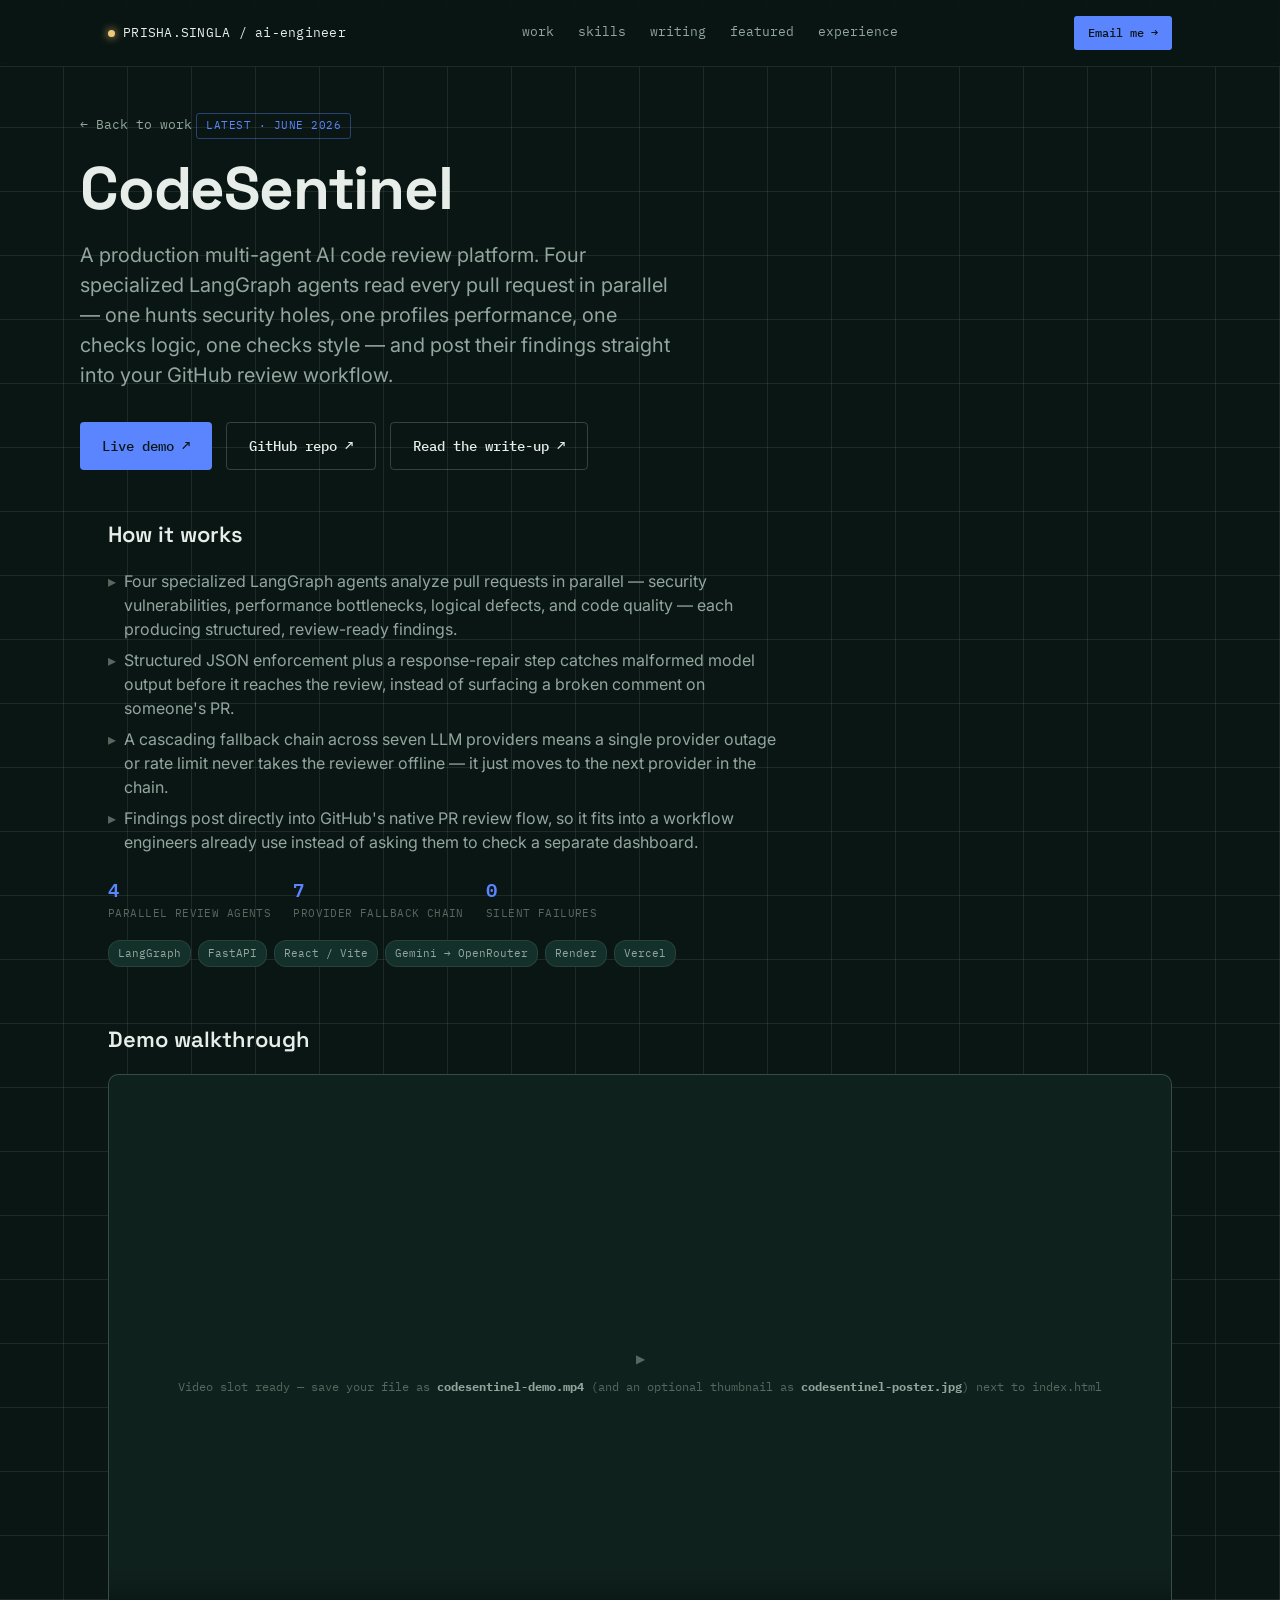
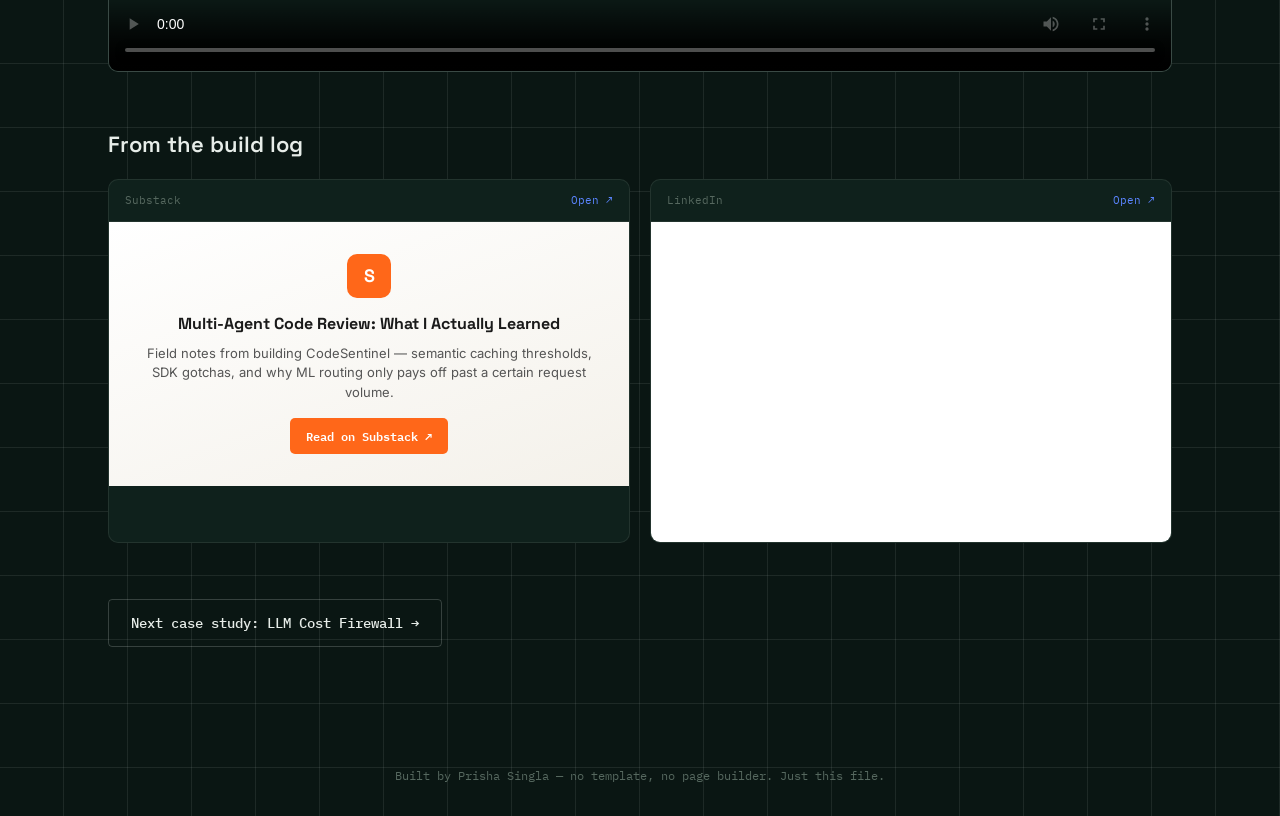
==== codesentinel.html @ a4cc4a0a "Initial portfolio" ====
<!DOCTYPE html>
<html lang="en">
<head>
<meta charset="UTF-8">
<meta name="viewport" content="width=device-width, initial-scale=1.0">
<title>CodeSentinel — Prisha Singla</title>
<link rel="preconnect" href="https://fonts.googleapis.com">
<link rel="preconnect" href="https://fonts.gstatic.com" crossorigin>
<link href="https://fonts.googleapis.com/css2?family=Space+Grotesk:wght@400;500;600;700&family=IBM+Plex+Mono:wght@400;500;600&family=Inter:wght@400;500;600&display=swap" rel="stylesheet">
<link rel="stylesheet" href="style.css">
</head>
<body class="booting">

<div id="boot">
  <div class="boot-lines">
    <div>$ booting codesentinel.sys</div>
    <div>$ mounting github · vercel · substack</div>
    <div>$ loading 4 review agents</div>
    <div class="ok">$ status: <span class="ok">ready</span> <span class="blink">▍</span></div>
  </div>
</div>

<div class="spotlight" id="spotlight"></div>

<header class="nav">
  <div class="nav-inner">
    <div class="nav-logo"><span class="dot-live"></span> PRISHA.SINGLA / ai-engineer</div>
    <nav class="nav-links">
      <a href="index.html#work">work</a>
      <a href="index.html#skills">skills</a>
      <a href="writing.html">writing</a>
      <a href="featured.html">featured</a>
      <a href="index.html#experience">experience</a>
    </nav>
    <a class="nav-cta" href="mailto:prishasingla23@gmail.com">Email me →</a>
  </div>
</header>

<div class="wrap detail-hero">
  <a class="back-link load-anim load-1" href="index.html#work">← Back to work</a>
  <span class="badge cobalt load-anim load-2" style="display:inline-block;margin-bottom:16px;">LATEST · JUNE 2026</span>
  <h1 class="hero-name load-anim load-3" style="font-size:clamp(32px,6vw,60px);">CodeSentinel</h1>
  <p class="hero-sub load-anim load-4">A production multi-agent AI code review platform. Four specialized LangGraph agents read every pull request in parallel — one hunts security holes, one profiles performance, one checks logic, one checks style — and post their findings straight into your GitHub review workflow.</p>

  <div class="detail-links load-anim load-5">
    <a class="btn btn-primary" href="https://multi-agent-code-review-iota.vercel.app/" target="_blank" rel="noopener">Live demo ↗</a>
    <a class="btn btn-ghost" href="https://github.com/prisha-singla-dev/multi-agent-code-review" target="_blank" rel="noopener">GitHub repo ↗</a>
    <a class="btn btn-ghost" href="https://shipitdebugit.substack.com/p/multi-agent-code-review-what-the" target="_blank" rel="noopener">Read the write-up ↗</a>
  </div>
</div>

<section style="border-top:none;padding-top:0;">
  <div class="wrap">

    <div class="detail-block reveal">
      <h3>How it works</h3>
      <ul class="project-desc" style="font-size:16px;">
        <li>Four specialized LangGraph agents analyze pull requests in parallel — security vulnerabilities, performance bottlenecks, logical defects, and code quality — each producing structured, review-ready findings.</li>
        <li>Structured JSON enforcement plus a response-repair step catches malformed model output before it reaches the review, instead of surfacing a broken comment on someone's PR.</li>
        <li>A cascading fallback chain across seven LLM providers means a single provider outage or rate limit never takes the reviewer offline — it just moves to the next provider in the chain.</li>
        <li>Findings post directly into GitHub's native PR review flow, so it fits into a workflow engineers already use instead of asking them to check a separate dashboard.</li>
      </ul>
      <div class="project-stats" style="margin-top:22px;">
        <div class="pstat"><span class="n cobalt">4</span><span class="l">parallel review agents</span></div>
        <div class="pstat"><span class="n cobalt">7</span><span class="l">provider fallback chain</span></div>
        <div class="pstat"><span class="n cobalt">0</span><span class="l">silent failures</span></div>
      </div>
      <div class="project-stack" style="margin-top:18px;">
        <span class="stack-pill">LangGraph</span><span class="stack-pill">FastAPI</span><span class="stack-pill">React / Vite</span><span class="stack-pill">Gemini → OpenRouter</span><span class="stack-pill">Render</span><span class="stack-pill">Vercel</span>
      </div>
    </div>

    <div class="detail-block reveal">
      <h3>Demo walkthrough</h3>
      <div class="video-frame">
        <video controls preload="metadata" poster="codesentinel-poster.jpg">
          <source src="codesentinel-demo.mp4" type="video/mp4">
        </video>
        <div class="video-placeholder" id="video-fallback" style="pointer-events:none;">
          <span>▶</span>
          <span>Video slot ready — save your file as <b style="color:var(--text-dim)">codesentinel-demo.mp4</b> (and an optional thumbnail as <b style="color:var(--text-dim)">codesentinel-poster.jpg</b>) next to index.html</span>
        </div>
      </div>
    </div>

    <div class="detail-block reveal">
      <h3>From the build log</h3>
      <div class="embed-row">
        <div class="embed-card">
          <div class="embed-card-head"><span>Substack</span><a href="https://shipitdebugit.substack.com/p/multi-agent-code-review-what-the" target="_blank" rel="noopener">Open ↗</a></div>
          <div class="embed-frame-wrap">
            <div class="substack-card">
              <div class="sc-icon">S</div>
              <h4>Multi-Agent Code Review: What I Actually Learned</h4>
              <p>Field notes from building CodeSentinel — semantic caching thresholds, SDK gotchas, and why ML routing only pays off past a certain request volume.</p>
              <a href="https://shipitdebugit.substack.com/p/multi-agent-code-review-what-the" target="_blank" rel="noopener">Read on Substack ↗</a>
            </div>
          </div>
        </div>
        <div class="embed-card">
          <div class="embed-card-head"><span>LinkedIn</span><a href="https://www.linkedin.com/posts/prisha-singla_aiengineering-opensource-buildinpublic-ugcPost-7475395235465064448-8ZG8/" target="_blank" rel="noopener">Open ↗</a></div>
          <div class="embed-frame-wrap" style="background:#fff;">
            <iframe src="https://www.linkedin.com/embed/feed/update/urn:li:ugcPost:7475395235465064448" height="320" frameborder="0" allowfullscreen loading="lazy" title="LinkedIn post"></iframe>
          </div>
        </div>
      </div>
    </div>

    <a class="btn btn-ghost reveal" href="llm-cost-firewall.html">Next case study: LLM Cost Firewall →</a>
  </div>
</section>

<footer>Built by Prisha Singla — no template, no page builder. Just this file.</footer>

<script src="site.js"></script>
<script>
  // Hide the video placeholder once a real video file loads successfully
  document.addEventListener('DOMContentLoaded', () => {
    const video = document.querySelector('.video-frame video');
    const fallback = document.getElementById('video-fallback');
    if (video) {
      video.addEventListener('loadedmetadata', () => { if (fallback) fallback.style.display = 'none'; });
      video.addEventListener('error', () => { if (fallback) fallback.style.display = 'flex'; });
    }
  });
</script>
</body>
</html>
---- style.css ----
:root{
  --ink:#0A1613;
  --panel:#0F211C;
  --panel-2:#14302A;
  --line: rgba(231,237,233,0.09);
  --line-strong: rgba(231,237,233,0.20);
  --text:#E7EDE9;
  --text-dim:#93A69E;
  --text-faint:#56685F;
  --cobalt:#5B85FF;
  --gold:#F0C879;
  --coral:#FF6B5E;
  --font-display:'Space Grotesk',sans-serif;
  --font-mono:'IBM Plex Mono',monospace;
  --font-body:'Inter',sans-serif;
}
*{margin:0;padding:0;box-sizing:border-box;}
html{scroll-behavior:smooth;}
body{
  background:var(--ink);color:var(--text);font-family:var(--font-body);line-height:1.5;overflow-x:hidden;
  background-image:linear-gradient(var(--line) 1px, transparent 1px), linear-gradient(90deg, var(--line) 1px, transparent 1px);
  background-size:64px 64px;background-position:-1px -1px;
}
body.booting{overflow:hidden;height:100vh;}
@media (prefers-reduced-motion: reduce){
  *{animation-duration:0.01ms !important; animation-iteration-count:1 !important; transition-duration:0.01ms !important; scroll-behavior:auto !important;}
  .spotlight{display:none !important;}
}
a{color:inherit;text-decoration:none;}
::selection{background:var(--cobalt);color:var(--ink);}
:focus-visible{outline:2px solid var(--cobalt);outline-offset:3px;}
img{max-width:100%;display:block;}
ul{list-style:none;}

.wrap{max-width:1120px;margin:0 auto;padding:0 28px;}

/* ---------- BOOT OVERLAY ---------- */
#boot{
  position:fixed;inset:0;z-index:1000;background:var(--ink);
  display:flex;align-items:center;justify-content:center;
  transition:opacity 0.5s ease, visibility 0.5s ease;
}
#boot.hide{opacity:0;visibility:hidden;pointer-events:none;}
.boot-lines{font-family:var(--font-mono);font-size:13px;color:var(--text-dim);width:340px;}
.boot-lines div{opacity:0;white-space:nowrap;overflow:hidden;animation:bootline 0.4s ease forwards;}
.boot-lines div:nth-child(1){animation-delay:0.05s;}
.boot-lines div:nth-child(2){animation-delay:0.35s;}
.boot-lines div:nth-child(3){animation-delay:0.65s;}
.boot-lines div:nth-child(4){animation-delay:0.95s;color:var(--cobalt);}
@keyframes bootline{from{opacity:0;transform:translateX(-6px);}to{opacity:1;transform:translateX(0);}}
.boot-lines .ok{color:var(--gold);}

/* ---------- CURSOR SPOTLIGHT ---------- */
.spotlight{
  position:fixed;top:0;left:0;width:520px;height:520px;pointer-events:none;z-index:1;
  background:radial-gradient(circle, rgba(91,133,255,0.07), rgba(240,200,121,0.03) 45%, transparent 70%);
  transform:translate(-50%,-50%);opacity:0;transition:opacity 0.4s ease;
}
.spotlight.active{opacity:1;}

/* ---------- LOAD-IN ---------- */
@keyframes fadeUp{from{opacity:0;transform:translateY(16px);}to{opacity:1;transform:translateY(0);}}
.load-anim{opacity:0;}
.load-anim.go{animation:fadeUp 0.7s cubic-bezier(.16,.84,.44,1) forwards;}
.load-1.go{animation-delay:0.05s;} .load-2.go{animation-delay:0.15s;} .load-3.go{animation-delay:0.28s;}
.load-4.go{animation-delay:0.4s;} .load-5.go{animation-delay:0.52s;} .load-6.go{animation-delay:0.64s;}

/* ---------- NAV ---------- */
header.nav{position:sticky;top:0;z-index:100;backdrop-filter:blur(12px);background:rgba(10,22,19,0.85);border-bottom:1px solid var(--line);}
.nav-inner{display:flex;align-items:center;justify-content:space-between;padding:16px 28px;max-width:1120px;margin:0 auto;}
.nav-logo{font-family:var(--font-mono);font-size:13px;letter-spacing:0.02em;display:flex;align-items:center;gap:8px;}
.dot-live{width:7px;height:7px;border-radius:50%;background:var(--gold);box-shadow:0 0 8px var(--gold);animation:pulse 2s ease-in-out infinite;}
@keyframes pulse{0%,100%{opacity:1;}50%{opacity:0.35;}}
.nav-links{display:flex;gap:24px;font-family:var(--font-mono);font-size:12.5px;color:var(--text-dim);}
.nav-links a{position:relative;padding-bottom:3px;transition:color 0.2s ease;}
.nav-links a::after{content:'';position:absolute;left:0;bottom:0;width:0;height:1px;background:var(--cobalt);transition:width 0.25s ease;}
.nav-links a:hover{color:var(--cobalt);}
.nav-links a:hover::after{width:100%;}
.nav-links a.active{color:var(--gold);}
.nav-cta{font-family:var(--font-mono);font-size:12px;background:var(--cobalt);color:var(--ink);padding:8px 14px;border-radius:3px;white-space:nowrap;transition:transform 0.15s ease, box-shadow 0.15s ease;font-weight:500;}
.nav-cta:hover{transform:translateY(-1px);box-shadow:0 6px 16px rgba(91,133,255,0.25);}
@media (max-width:820px){.nav-links{display:none;}}

section[id]{scroll-margin-top:84px;}

/* ---------- HERO ---------- */
.hero{padding:56px 0 40px;}
.hero-columns{display:grid;grid-template-columns:1fr 320px;gap:48px;align-items:start;}
@media (max-width:900px){.hero-columns{grid-template-columns:1fr;}}

.status-bar{display:flex;flex-wrap:wrap;gap:10px;margin-bottom:30px;}
.status-chip{font-family:var(--font-mono);font-size:11.5px;color:var(--text-dim);border:1px solid var(--line);padding:6px 10px;border-radius:3px;display:flex;align-items:center;gap:7px;background:var(--panel);}
.status-chip .dot{width:6px;height:6px;border-radius:50%;background:var(--gold);}
.status-chip.open .dot{background:var(--gold);box-shadow:0 0 6px var(--gold);}

.eyebrow{font-family:var(--font-mono);font-size:12.5px;color:var(--cobalt);letter-spacing:0.08em;margin-bottom:18px;display:block;}
h1.hero-name{font-family:var(--font-display);font-weight:700;font-size:clamp(34px, 6vw, 66px);line-height:1.03;letter-spacing:-0.02em;margin-bottom:20px;}
h1.hero-name span{color:var(--text-dim);font-weight:500;}
.hero-sub{font-size:clamp(16px,2.4vw,20px);color:var(--text-dim);max-width:600px;margin-bottom:32px;font-weight:400;}
.hero-sub b{color:var(--text);font-weight:600;}

.hero-cta-row{display:flex;flex-wrap:wrap;gap:14px;margin-bottom:56px;}
.btn{font-family:var(--font-mono);font-size:13.5px;font-weight:500;padding:13px 22px;border-radius:4px;display:inline-flex;align-items:center;gap:8px;transition:transform 0.15s ease, box-shadow 0.15s ease;}
.btn-primary{background:var(--cobalt);color:var(--ink);}
.btn-primary:hover{transform:translateY(-2px);box-shadow:0 8px 20px rgba(91,133,255,0.25);}
.btn-ghost{border:1px solid var(--line-strong);color:var(--text);}
.btn-ghost:hover{border-color:var(--gold);color:var(--gold);transform:translateY(-2px);}
.btn-sm{font-size:12px;padding:9px 15px;}

/* ---------- PHOTO PANEL ---------- */
.photo-panel{
  position:relative;border:1px solid var(--line-strong);border-radius:12px;overflow:hidden;
  background:linear-gradient(160deg, var(--panel-2), var(--panel));aspect-ratio:3/4;
}
.photo-panel img{width:100%;height:100%;object-fit:cover;}
.photo-fallback{position:absolute;inset:0;display:flex;flex-direction:column;align-items:center;justify-content:center;gap:10px;}
.photo-fallback .mono{font-family:var(--font-display);font-weight:700;font-size:52px;color:var(--cobalt);opacity:0.5;}
.photo-fallback .hint{font-family:var(--font-mono);font-size:10.5px;color:var(--text-faint);text-align:center;padding:0 20px;}
.photo-panel.has-photo .photo-fallback{display:none;}
.photo-tag{
  position:absolute;left:0;right:0;bottom:0;padding:12px 16px;
  background:linear-gradient(0deg, rgba(10,22,19,0.92), transparent);
  font-family:var(--font-mono);font-size:11px;color:var(--text-dim);display:flex;align-items:center;justify-content:space-between;
}
.photo-tag .live-dot{width:6px;height:6px;border-radius:50%;background:var(--gold);box-shadow:0 0 6px var(--gold);animation:pulse 2s ease-in-out infinite;}

/* ---------- DASHBOARD PANEL ---------- */
.dash{border:1px solid var(--line-strong);border-radius:8px;background:linear-gradient(180deg, var(--panel), var(--panel-2));overflow:hidden;box-shadow:0 30px 60px -30px rgba(0,0,0,0.6);position:relative;}
.dash::after{content:'';position:absolute;top:0;left:-30%;width:22%;height:100%;background:linear-gradient(90deg, transparent, rgba(91,133,255,0.07), transparent);animation:scan 5s ease-in-out infinite;pointer-events:none;}
@keyframes scan{0%{left:-30%;}50%{left:108%;}100%{left:108%;}}
.dash-head{display:flex;align-items:center;justify-content:space-between;padding:12px 18px;border-bottom:1px solid var(--line);font-family:var(--font-mono);font-size:11.5px;color:var(--text-faint);}
.dash-head .clock{color:var(--gold);}
.dash-head .blink{animation:pulse 1s steps(1) infinite;}
.dash-grid{display:grid;grid-template-columns:repeat(4,1fr);}
.metric{padding:24px 20px;border-right:1px solid var(--line);border-top:1px solid var(--line);transition:background 0.25s ease;}
.metric:hover{background:rgba(91,133,255,0.04);}
.metric:nth-child(4n){border-right:none;}
.metric-label{font-family:var(--font-mono);font-size:10.5px;color:var(--text-faint);letter-spacing:0.05em;text-transform:uppercase;margin-bottom:10px;}
.metric-val{font-family:var(--font-display);font-weight:700;font-size:clamp(24px,3.2vw,34px);color:var(--cobalt);}
.metric-val.gold{color:var(--gold);}
.metric-sub{font-family:var(--font-mono);font-size:11px;color:var(--text-dim);margin-top:6px;}
@media (max-width:720px){
  .dash-grid{grid-template-columns:repeat(2,1fr);}
  .metric:nth-child(2n){border-right:none;}
  .metric:nth-child(4n){border-right:1px solid var(--line);}
}

/* ---------- SECTION SHELL ---------- */
section{padding:88px 0;border-top:1px solid var(--line);}
.sec-head{display:flex;align-items:baseline;justify-content:space-between;margin-bottom:44px;flex-wrap:wrap;gap:12px;}
.sec-label{font-family:var(--font-mono);font-size:12px;color:var(--cobalt);letter-spacing:0.1em;text-transform:uppercase;display:flex;align-items:center;gap:9px;}
.sec-label::before{content:'';width:16px;height:1px;background:var(--cobalt);display:inline-block;}
.sec-title{font-family:var(--font-display);font-weight:600;font-size:clamp(26px,4vw,38px);letter-spacing:-0.01em;}
.sec-count{font-family:var(--font-mono);font-size:12px;color:var(--text-faint);}

/* ---------- ABOUT ---------- */
.about-body{max-width:760px;font-size:17px;color:var(--text-dim);}
.about-body p{margin-bottom:18px;}
.about-body b{color:var(--text);font-weight:600;}
.about-body .accent{color:var(--gold);}

/* ---------- SKILLS ---------- */
.skill-grid{display:grid;grid-template-columns:repeat(3,1fr);gap:1px;background:var(--line);border:1px solid var(--line);border-radius:8px;overflow:hidden;}
.skill-cat{background:var(--panel);padding:24px;}
.skill-cat h4{font-family:var(--font-mono);font-size:11.5px;color:var(--text-faint);text-transform:uppercase;letter-spacing:0.06em;margin-bottom:15px;}
.tag-row{display:flex;flex-wrap:wrap;gap:7px;}
.tag{font-family:var(--font-mono);font-size:12px;padding:5px 10px;border:1px solid var(--line-strong);border-radius:3px;color:var(--text);transition:all 0.18s ease;}
.tag:hover{border-color:var(--gold);color:var(--gold);transform:translateY(-2px);background:rgba(240,200,121,0.06);}
@media (max-width:900px){.skill-grid{grid-template-columns:repeat(2,1fr);}}
@media (max-width:600px){.skill-grid{grid-template-columns:1fr;}}

/* ---------- PROJECT CARDS (clickable → detail page) ---------- */
.project{display:block;border:1px solid var(--line);border-radius:8px;margin-bottom:22px;background:var(--panel);overflow:hidden;transition:border-color 0.25s ease, transform 0.25s ease, box-shadow 0.25s ease;cursor:pointer;}
.project:hover{border-color:var(--line-strong);transform:translateY(-3px);box-shadow:0 16px 32px -18px rgba(0,0,0,0.5);}
.project.hi-cobalt{border-color:rgba(91,133,255,0.35);}
.project.hi-cobalt:hover{box-shadow:0 16px 32px -18px rgba(91,133,255,0.18);}
.project.hi-gold{border-color:rgba(240,200,121,0.35);}
.project.hi-gold:hover{box-shadow:0 16px 32px -18px rgba(240,200,121,0.15);}
.project-top{padding:28px 28px 22px;}
.project-head{display:flex;align-items:flex-start;justify-content:space-between;gap:16px;margin-bottom:6px;flex-wrap:wrap;}
.project-name{font-family:var(--font-display);font-weight:700;font-size:22px;}
.project-date{font-family:var(--font-mono);font-size:11px;color:var(--text-faint);margin-bottom:14px;}
.badge{font-family:var(--font-mono);font-size:10.5px;padding:4px 9px;border-radius:3px;letter-spacing:0.05em;white-space:nowrap;}
.badge.cobalt{color:var(--cobalt);border:1px solid rgba(91,133,255,0.4);}
.badge.gold{color:var(--gold);border:1px solid rgba(240,200,121,0.4);}
.project-desc{color:var(--text-dim);font-size:15px;max-width:680px;margin-bottom:18px;}
.project-desc li{margin-bottom:7px;position:relative;padding-left:16px;}
.project-desc li::before{content:'▸';position:absolute;left:0;color:var(--text-faint);}
.project-stats{display:flex;flex-wrap:wrap;gap:22px;margin-bottom:18px;}
.pstat{font-family:var(--font-mono);}
.pstat .n{font-size:19px;font-weight:600;}
.pstat .n.cobalt{color:var(--cobalt);}
.pstat .n.gold{color:var(--gold);}
.pstat .l{color:var(--text-faint);font-size:10.5px;text-transform:uppercase;letter-spacing:0.04em;display:block;margin-top:2px;}
.project-stack{display:flex;flex-wrap:wrap;gap:7px;margin-bottom:18px;}
.stack-pill{font-family:var(--font-mono);font-size:11px;color:var(--text-dim);background:var(--panel-2);border:1px solid var(--line);padding:4px 9px;border-radius:12px;}
.project-cta{font-family:var(--font-mono);font-size:12.5px;color:var(--cobalt);display:inline-flex;align-items:center;gap:6px;}
.project:hover .project-cta{color:var(--gold);}

/* ---------- PROJECT DETAIL PAGE ---------- */
.detail-hero{padding:44px 0 40px;}
.back-link{font-family:var(--font-mono);font-size:12.5px;color:var(--text-dim);display:inline-flex;align-items:center;gap:6px;margin-bottom:24px;}
.back-link:hover{color:var(--cobalt);}
.detail-links{display:flex;flex-wrap:wrap;gap:14px;margin:28px 0 8px;}
.detail-block{margin-bottom:56px;}
.detail-block h3{font-family:var(--font-display);font-weight:600;font-size:22px;margin-bottom:18px;}
.video-frame{border:1px solid var(--line-strong);border-radius:10px;overflow:hidden;background:var(--panel);aspect-ratio:16/9;position:relative;}
.video-frame video{width:100%;height:100%;object-fit:cover;}
.video-placeholder{position:absolute;inset:0;display:flex;flex-direction:column;align-items:center;justify-content:center;gap:10px;font-family:var(--font-mono);font-size:12px;color:var(--text-faint);text-align:center;padding:0 24px;}
.embed-row{display:grid;grid-template-columns:1fr 1fr;gap:20px;}
@media (max-width:800px){.embed-row{grid-template-columns:1fr;}}
.embed-card{border:1px solid var(--line);border-radius:10px;overflow:hidden;background:var(--panel);}
.embed-card-head{padding:12px 16px;border-bottom:1px solid var(--line);font-family:var(--font-mono);font-size:11px;color:var(--text-faint);display:flex;align-items:center;justify-content:space-between;}
.embed-card-head a{color:var(--cobalt);}
.embed-frame-wrap{background:#fff;}
.embed-frame-wrap iframe{width:100%;border:none;display:block;}
.substack-card{padding:32px 24px;text-align:center;background:linear-gradient(160deg,#fff,#f4f1ea);color:#1a1a1a;}
.substack-card .sc-icon{width:44px;height:44px;border-radius:10px;background:#FF6719;color:#fff;display:flex;align-items:center;justify-content:center;font-family:var(--font-display);font-weight:700;font-size:18px;margin:0 auto 14px;}
.substack-card h4{font-family:var(--font-display);font-weight:700;font-size:16px;margin-bottom:8px;}
.substack-card p{font-family:var(--font-body);font-size:13px;color:#555;margin-bottom:16px;line-height:1.5;}
.substack-card a{display:inline-block;font-family:var(--font-mono);font-size:12px;font-weight:600;background:#FF6719;color:#fff;padding:9px 16px;border-radius:5px;}

/* ---------- WRITING / NEWSLETTER ---------- */
.writing-grid{display:grid;grid-template-columns:1fr 1fr;gap:20px;}
@media (max-width:800px){.writing-grid{grid-template-columns:1fr;}}
.writing-card{border:1px solid var(--line);border-radius:10px;overflow:hidden;background:var(--panel);transition:border-color 0.2s ease, transform 0.2s ease;}
.writing-card:hover{border-color:var(--line-strong);transform:translateY(-3px);}
.writing-card-head{padding:12px 16px;border-bottom:1px solid var(--line);font-family:var(--font-mono);font-size:10.5px;letter-spacing:0.06em;text-transform:uppercase;color:var(--gold);}

/* ---------- LINKEDIN HIGHLIGHTS ---------- */
.li-scroll{display:flex;gap:18px;overflow-x:auto;padding-bottom:14px;scroll-snap-type:x proximity;-webkit-overflow-scrolling:touch;}
.li-scroll::-webkit-scrollbar{height:6px;}
.li-scroll::-webkit-scrollbar-thumb{background:var(--line-strong);border-radius:3px;}
.li-card{flex:0 0 320px;scroll-snap-align:start;border:1px solid var(--line);border-radius:10px;overflow:hidden;background:#fff;}

/* ---------- GITHUB ACTIVITY (self-built) ---------- */
.gh-summary{font-family:var(--font-mono);font-size:12px;color:var(--text-dim);margin-bottom:18px;}
.gh-summary b{color:var(--gold);}
.gh-chart-wrap{border:1px solid var(--line);border-radius:8px;background:var(--panel);padding:20px;overflow-x:auto;margin-bottom:16px;}
.gh-stats-grid{display:grid;grid-template-columns:1fr 1fr;gap:16px;}
@media (max-width:700px){.gh-stats-grid{grid-template-columns:1fr;}}
.gh-card{border:1px solid var(--line);border-radius:8px;background:var(--panel);padding:22px;}
.gh-card h5{font-family:var(--font-mono);font-size:11px;color:var(--text-faint);text-transform:uppercase;letter-spacing:0.06em;margin-bottom:16px;}
.gh-stat-row{display:flex;justify-content:space-between;align-items:center;padding:9px 0;border-top:1px solid var(--line);font-family:var(--font-mono);font-size:13px;}
.gh-stat-row:first-of-type{border-top:none;}
.gh-stat-row .n{color:var(--cobalt);font-weight:600;}
.lang-bar-row{margin-bottom:12px;}
.lang-bar-label{display:flex;justify-content:space-between;font-family:var(--font-mono);font-size:11.5px;color:var(--text-dim);margin-bottom:5px;}
.lang-bar-track{height:6px;background:var(--panel-2);border-radius:3px;overflow:hidden;}
.lang-bar-fill{height:100%;background:var(--cobalt);border-radius:3px;transition:width 1s cubic-bezier(.16,.84,.44,1);}

/* ---------- EXPERIENCE ---------- */
.exp-item{display:grid;grid-template-columns:150px 1fr;gap:24px;padding:26px 0;border-top:1px solid var(--line);}
.exp-item:first-child{border-top:none;}
.exp-date{font-family:var(--font-mono);font-size:12px;color:var(--text-faint);padding-top:3px;}
.exp-role{font-family:var(--font-display);font-weight:600;font-size:19px;margin-bottom:4px;}
.exp-org{font-family:var(--font-mono);font-size:13px;color:var(--gold);margin-bottom:12px;}
.exp-list{color:var(--text-dim);font-size:15px;}
.exp-list li{margin-bottom:7px;position:relative;padding-left:16px;}
.exp-list li::before{content:'▸';position:absolute;left:0;color:var(--text-faint);}

/* ---------- CERTS ---------- */
.cert-row{display:flex;flex-wrap:wrap;gap:14px;}
.cert{border:1px solid var(--line);border-radius:6px;padding:14px 18px;background:var(--panel);flex:1 1 220px;transition:border-color 0.2s ease, transform 0.2s ease;display:flex;align-items:center;gap:14px;}
.cert:hover{border-color:var(--gold);transform:translateY(-2px);}
.cert-logo{width:38px;height:38px;border-radius:6px;background:var(--panel-2);flex-shrink:0;display:flex;align-items:center;justify-content:center;font-family:var(--font-mono);font-size:10px;color:var(--text-faint);overflow:hidden;}
.cert-logo img{width:100%;height:100%;object-fit:contain;}
.cert-name{font-family:var(--font-display);font-weight:600;font-size:15px;margin-bottom:3px;}
.cert-issuer{font-family:var(--font-mono);font-size:11px;color:var(--text-faint);}

/* ---------- CONTACT / FOOTER ---------- */
.contact-panel{border:1px solid var(--line-strong);border-radius:10px;background:linear-gradient(135deg, var(--panel), var(--panel-2));padding:56px 44px;text-align:center;}
.contact-panel h2{font-family:var(--font-display);font-weight:700;font-size:clamp(28px,4.5vw,42px);margin-bottom:14px;}
.contact-panel p{color:var(--text-dim);max-width:520px;margin:0 auto 32px;font-size:16px;}
.contact-links{display:flex;flex-wrap:wrap;justify-content:center;gap:14px;}
footer{padding:32px 0;text-align:center;font-family:var(--font-mono);font-size:11.5px;color:var(--text-faint);}
@media (max-width:600px){.contact-panel{padding:40px 22px;}.exp-item{grid-template-columns:1fr;gap:6px;}}

/* ---------- REVEAL ---------- */
.reveal{opacity:0;transform:translateY(22px);transition:opacity 0.7s cubic-bezier(.16,.84,.44,1), transform 0.7s cubic-bezier(.16,.84,.44,1);}
.reveal.in{opacity:1;transform:translateY(0);}
.reveal-stagger.in > *{opacity:1;transform:translateY(0);}
.reveal-stagger > *{opacity:0;transform:translateY(16px);transition:opacity 0.5s ease, transform 0.5s ease;}
.reveal-stagger.in > *:nth-child(1){transition-delay:0.05s;} .reveal-stagger.in > *:nth-child(2){transition-delay:0.12s;}
.reveal-stagger.in > *:nth-child(3){transition-delay:0.19s;} .reveal-stagger.in > *:nth-child(4){transition-delay:0.26s;}
.reveal-stagger.in > *:nth-child(5){transition-delay:0.33s;}
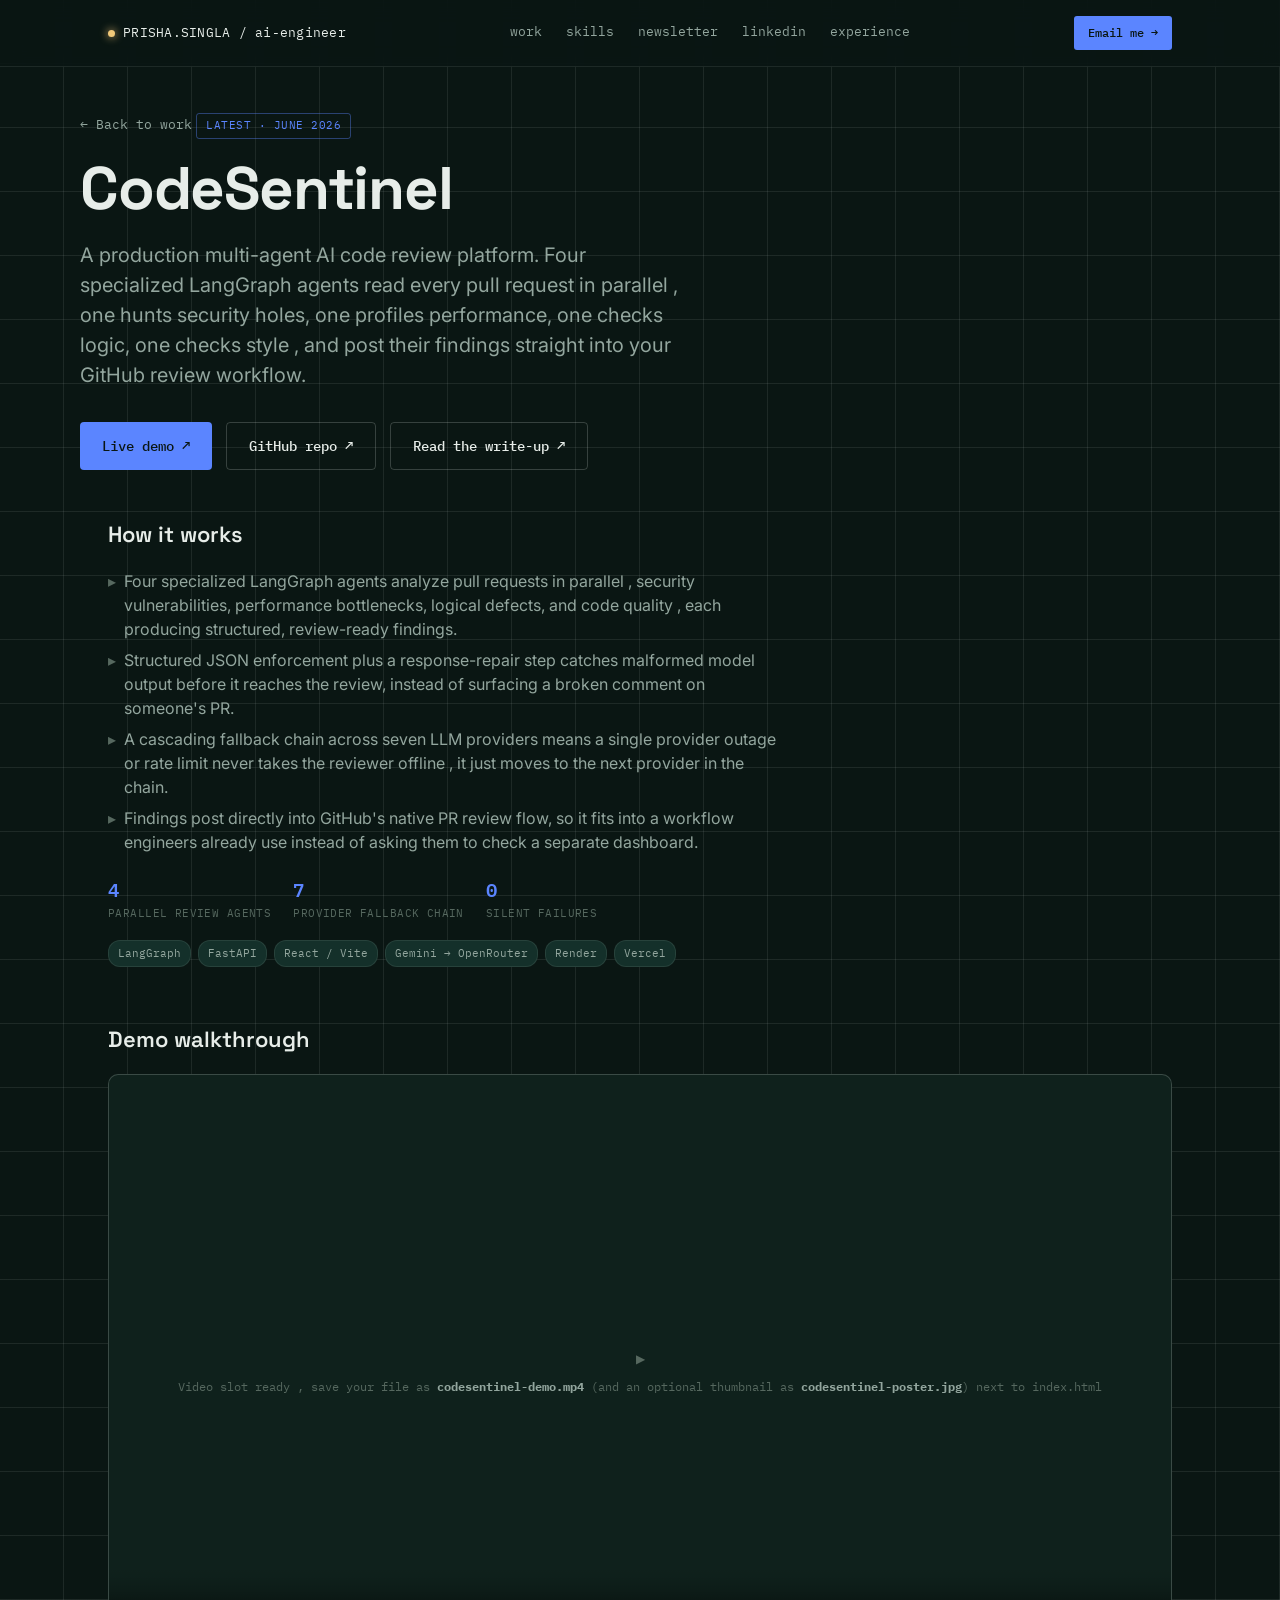
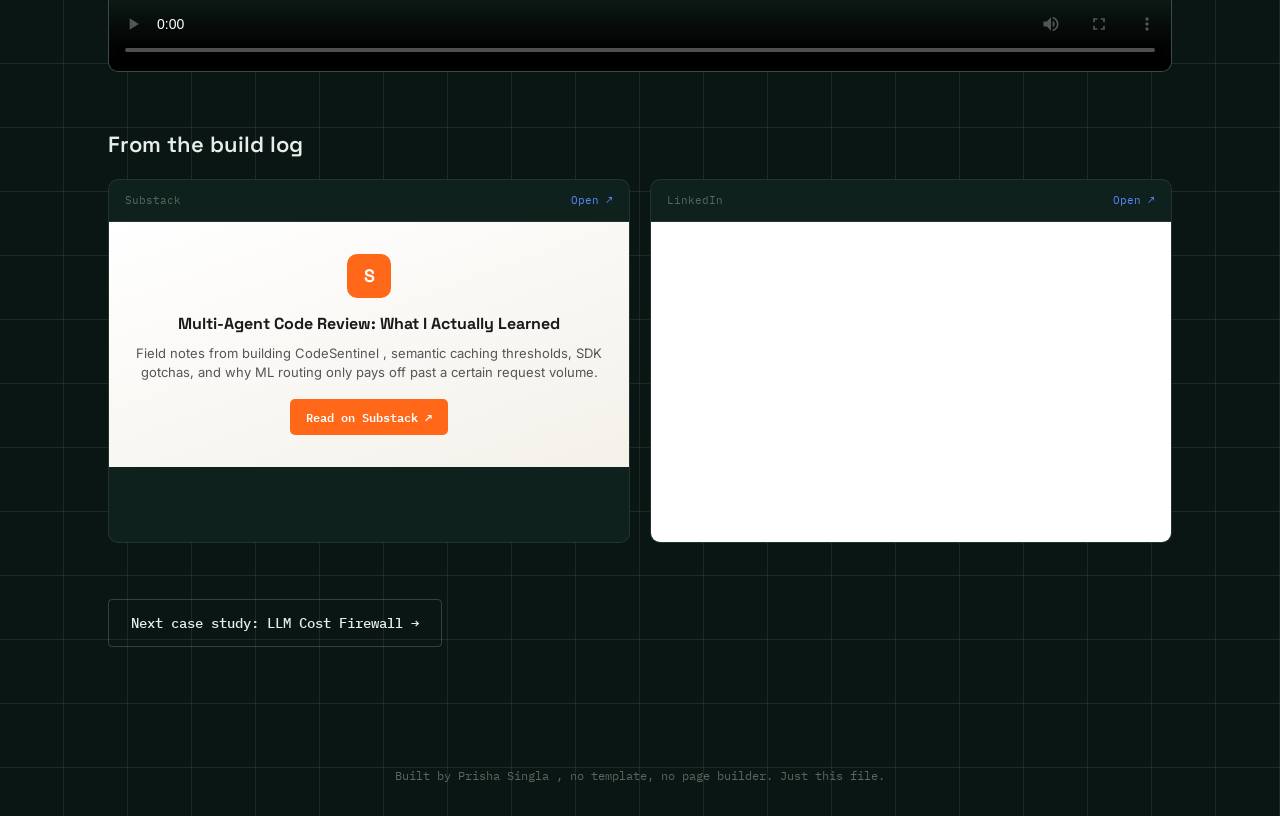
==== commit 36c962ac: "feat: updates all the files" ====
--- a/codesentinel.html
+++ b/codesentinel.html
@@ -3,7 +3,7 @@
 <head>
 <meta charset="UTF-8">
 <meta name="viewport" content="width=device-width, initial-scale=1.0">
-<title>CodeSentinel — Prisha Singla</title>
+<title>CodeSentinel , Prisha Singla</title>
 <link rel="preconnect" href="https://fonts.googleapis.com">
 <link rel="preconnect" href="https://fonts.gstatic.com" crossorigin>
 <link href="https://fonts.googleapis.com/css2?family=Space+Grotesk:wght@400;500;600;700&family=IBM+Plex+Mono:wght@400;500;600&family=Inter:wght@400;500;600&display=swap" rel="stylesheet">
@@ -28,8 +28,8 @@
     <nav class="nav-links">
       <a href="index.html#work">work</a>
       <a href="index.html#skills">skills</a>
-      <a href="writing.html">writing</a>
-      <a href="featured.html">featured</a>
+      <a href="newsletter.html">newsletter</a>
+      <a href="linkedin.html">linkedin</a>
       <a href="index.html#experience">experience</a>
     </nav>
     <a class="nav-cta" href="mailto:prishasingla23@gmail.com">Email me →</a>
@@ -40,7 +40,7 @@
   <a class="back-link load-anim load-1" href="index.html#work">← Back to work</a>
   <span class="badge cobalt load-anim load-2" style="display:inline-block;margin-bottom:16px;">LATEST · JUNE 2026</span>
   <h1 class="hero-name load-anim load-3" style="font-size:clamp(32px,6vw,60px);">CodeSentinel</h1>
-  <p class="hero-sub load-anim load-4">A production multi-agent AI code review platform. Four specialized LangGraph agents read every pull request in parallel — one hunts security holes, one profiles performance, one checks logic, one checks style — and post their findings straight into your GitHub review workflow.</p>
+  <p class="hero-sub load-anim load-4">A production multi-agent AI code review platform. Four specialized LangGraph agents read every pull request in parallel , one hunts security holes, one profiles performance, one checks logic, one checks style , and post their findings straight into your GitHub review workflow.</p>
 
   <div class="detail-links load-anim load-5">
     <a class="btn btn-primary" href="https://multi-agent-code-review-iota.vercel.app/" target="_blank" rel="noopener">Live demo ↗</a>
@@ -55,9 +55,9 @@
     <div class="detail-block reveal">
       <h3>How it works</h3>
       <ul class="project-desc" style="font-size:16px;">
-        <li>Four specialized LangGraph agents analyze pull requests in parallel — security vulnerabilities, performance bottlenecks, logical defects, and code quality — each producing structured, review-ready findings.</li>
+        <li>Four specialized LangGraph agents analyze pull requests in parallel , security vulnerabilities, performance bottlenecks, logical defects, and code quality , each producing structured, review-ready findings.</li>
         <li>Structured JSON enforcement plus a response-repair step catches malformed model output before it reaches the review, instead of surfacing a broken comment on someone's PR.</li>
-        <li>A cascading fallback chain across seven LLM providers means a single provider outage or rate limit never takes the reviewer offline — it just moves to the next provider in the chain.</li>
+        <li>A cascading fallback chain across seven LLM providers means a single provider outage or rate limit never takes the reviewer offline , it just moves to the next provider in the chain.</li>
         <li>Findings post directly into GitHub's native PR review flow, so it fits into a workflow engineers already use instead of asking them to check a separate dashboard.</li>
       </ul>
       <div class="project-stats" style="margin-top:22px;">
@@ -78,7 +78,7 @@
         </video>
         <div class="video-placeholder" id="video-fallback" style="pointer-events:none;">
           <span>▶</span>
-          <span>Video slot ready — save your file as <b style="color:var(--text-dim)">codesentinel-demo.mp4</b> (and an optional thumbnail as <b style="color:var(--text-dim)">codesentinel-poster.jpg</b>) next to index.html</span>
+          <span>Video slot ready , save your file as <b style="color:var(--text-dim)">codesentinel-demo.mp4</b> (and an optional thumbnail as <b style="color:var(--text-dim)">codesentinel-poster.jpg</b>) next to index.html</span>
         </div>
       </div>
     </div>
@@ -92,7 +92,7 @@
             <div class="substack-card">
               <div class="sc-icon">S</div>
               <h4>Multi-Agent Code Review: What I Actually Learned</h4>
-              <p>Field notes from building CodeSentinel — semantic caching thresholds, SDK gotchas, and why ML routing only pays off past a certain request volume.</p>
+              <p>Field notes from building CodeSentinel , semantic caching thresholds, SDK gotchas, and why ML routing only pays off past a certain request volume.</p>
               <a href="https://shipitdebugit.substack.com/p/multi-agent-code-review-what-the" target="_blank" rel="noopener">Read on Substack ↗</a>
             </div>
           </div>
@@ -110,7 +110,7 @@
   </div>
 </section>
 
-<footer>Built by Prisha Singla — no template, no page builder. Just this file.</footer>
+<footer>Built by Prisha Singla , no template, no page builder. Just this file.</footer>
 
 <script src="site.js"></script>
 <script>
--- a/style.css
+++ b/style.css
@@ -260,13 +260,16 @@
 .exp-list li::before{content:'▸';position:absolute;left:0;color:var(--text-faint);}
 
 /* ---------- CERTS ---------- */
-.cert-row{display:flex;flex-wrap:wrap;gap:14px;}
-.cert{border:1px solid var(--line);border-radius:6px;padding:14px 18px;background:var(--panel);flex:1 1 220px;transition:border-color 0.2s ease, transform 0.2s ease;display:flex;align-items:center;gap:14px;}
-.cert:hover{border-color:var(--gold);transform:translateY(-2px);}
-.cert-logo{width:38px;height:38px;border-radius:6px;background:var(--panel-2);flex-shrink:0;display:flex;align-items:center;justify-content:center;font-family:var(--font-mono);font-size:10px;color:var(--text-faint);overflow:hidden;}
-.cert-logo img{width:100%;height:100%;object-fit:contain;}
-.cert-name{font-family:var(--font-display);font-weight:600;font-size:15px;margin-bottom:3px;}
+.cert-grid{display:grid;grid-template-columns:repeat(3,1fr);gap:16px;}
+.cert{border:1px solid var(--line);border-radius:8px;background:var(--panel);overflow:hidden;transition:border-color 0.2s ease, transform 0.2s ease;}
+.cert:hover{border-color:var(--gold);transform:translateY(-3px);}
+.cert-img-wrap{width:100%;aspect-ratio:16/10;background:#fff;display:flex;align-items:center;justify-content:center;overflow:hidden;border-bottom:1px solid var(--line);}
+.cert-img-wrap img{width:100%;height:100%;object-fit:contain;}
+.cert-body{padding:16px 18px;}
+.cert-name{font-family:var(--font-display);font-weight:600;font-size:15.5px;margin-bottom:3px;}
 .cert-issuer{font-family:var(--font-mono);font-size:11px;color:var(--text-faint);}
+@media (max-width:900px){.cert-grid{grid-template-columns:repeat(2,1fr);}}
+@media (max-width:600px){.cert-grid{grid-template-columns:1fr;}}
 
 /* ---------- CONTACT / FOOTER ---------- */
 .contact-panel{border:1px solid var(--line-strong);border-radius:10px;background:linear-gradient(135deg, var(--panel), var(--panel-2));padding:56px 44px;text-align:center;}
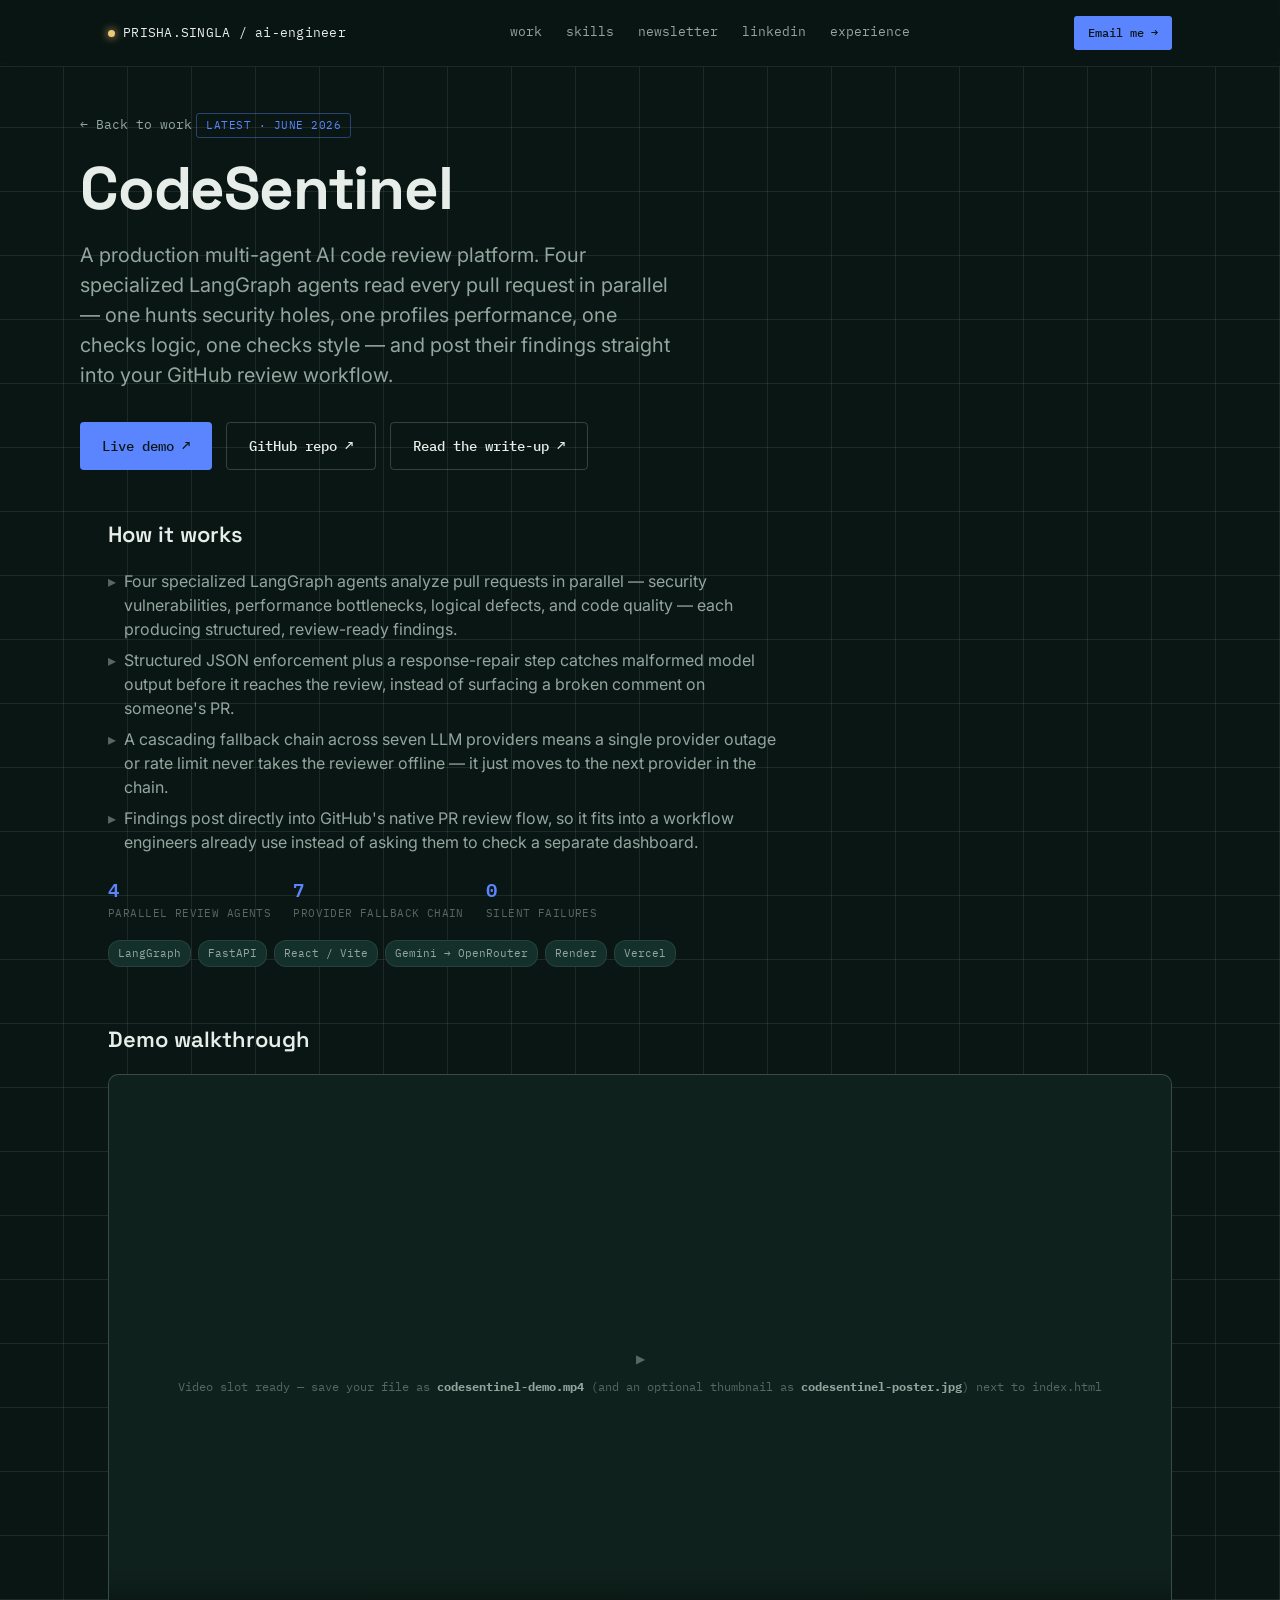
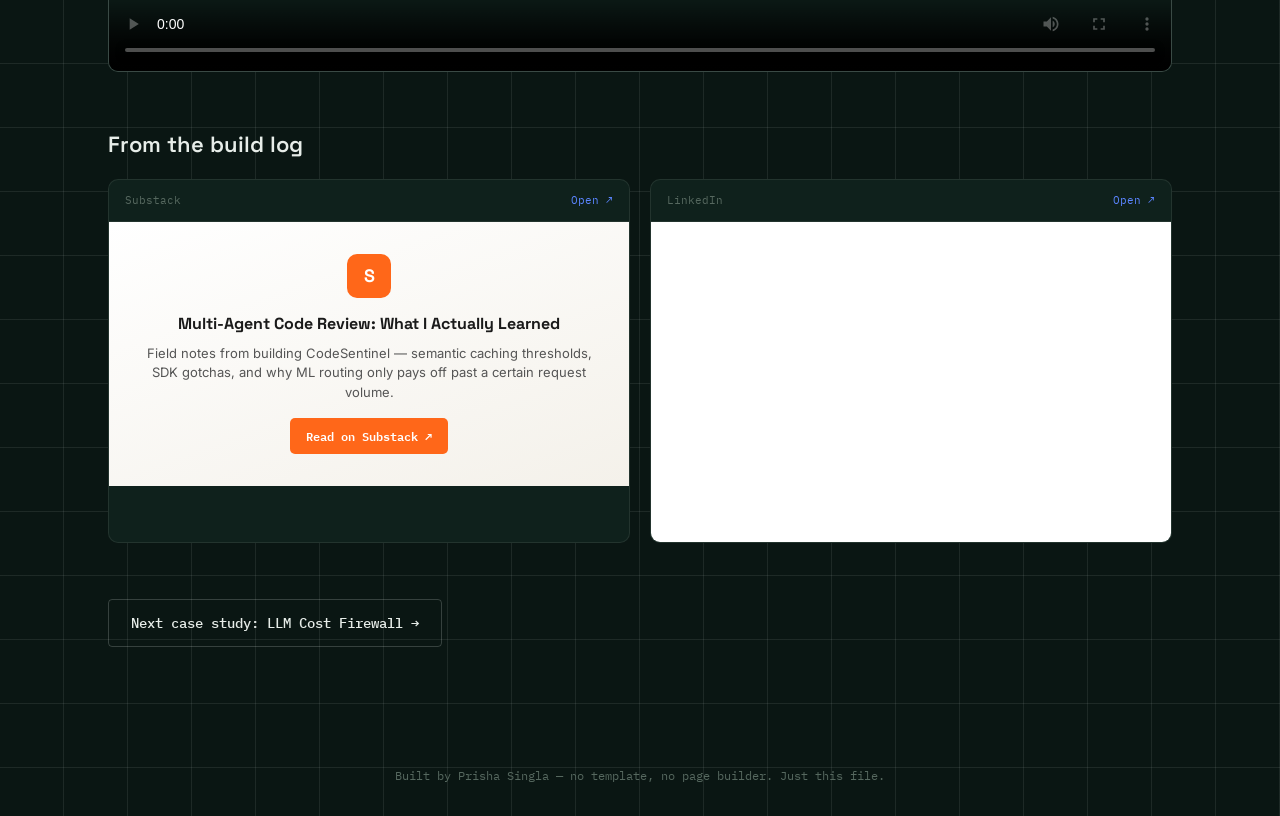
==== commit d982d5a0: "cert redesign, live newsletter thumbnails, 8 linkedin posts, mobile fix" ====
--- a/codesentinel.html
+++ b/codesentinel.html
@@ -3,7 +3,7 @@
 <head>
 <meta charset="UTF-8">
 <meta name="viewport" content="width=device-width, initial-scale=1.0">
-<title>CodeSentinel , Prisha Singla</title>
+<title>CodeSentinel — Prisha Singla</title>
 <link rel="preconnect" href="https://fonts.googleapis.com">
 <link rel="preconnect" href="https://fonts.gstatic.com" crossorigin>
 <link href="https://fonts.googleapis.com/css2?family=Space+Grotesk:wght@400;500;600;700&family=IBM+Plex+Mono:wght@400;500;600&family=Inter:wght@400;500;600&display=swap" rel="stylesheet">
@@ -40,7 +40,7 @@
   <a class="back-link load-anim load-1" href="index.html#work">← Back to work</a>
   <span class="badge cobalt load-anim load-2" style="display:inline-block;margin-bottom:16px;">LATEST · JUNE 2026</span>
   <h1 class="hero-name load-anim load-3" style="font-size:clamp(32px,6vw,60px);">CodeSentinel</h1>
-  <p class="hero-sub load-anim load-4">A production multi-agent AI code review platform. Four specialized LangGraph agents read every pull request in parallel , one hunts security holes, one profiles performance, one checks logic, one checks style , and post their findings straight into your GitHub review workflow.</p>
+  <p class="hero-sub load-anim load-4">A production multi-agent AI code review platform. Four specialized LangGraph agents read every pull request in parallel — one hunts security holes, one profiles performance, one checks logic, one checks style — and post their findings straight into your GitHub review workflow.</p>
 
   <div class="detail-links load-anim load-5">
     <a class="btn btn-primary" href="https://multi-agent-code-review-iota.vercel.app/" target="_blank" rel="noopener">Live demo ↗</a>
@@ -55,9 +55,9 @@
     <div class="detail-block reveal">
       <h3>How it works</h3>
       <ul class="project-desc" style="font-size:16px;">
-        <li>Four specialized LangGraph agents analyze pull requests in parallel , security vulnerabilities, performance bottlenecks, logical defects, and code quality , each producing structured, review-ready findings.</li>
+        <li>Four specialized LangGraph agents analyze pull requests in parallel — security vulnerabilities, performance bottlenecks, logical defects, and code quality — each producing structured, review-ready findings.</li>
         <li>Structured JSON enforcement plus a response-repair step catches malformed model output before it reaches the review, instead of surfacing a broken comment on someone's PR.</li>
-        <li>A cascading fallback chain across seven LLM providers means a single provider outage or rate limit never takes the reviewer offline , it just moves to the next provider in the chain.</li>
+        <li>A cascading fallback chain across seven LLM providers means a single provider outage or rate limit never takes the reviewer offline — it just moves to the next provider in the chain.</li>
         <li>Findings post directly into GitHub's native PR review flow, so it fits into a workflow engineers already use instead of asking them to check a separate dashboard.</li>
       </ul>
       <div class="project-stats" style="margin-top:22px;">
@@ -78,7 +78,7 @@
         </video>
         <div class="video-placeholder" id="video-fallback" style="pointer-events:none;">
           <span>▶</span>
-          <span>Video slot ready , save your file as <b style="color:var(--text-dim)">codesentinel-demo.mp4</b> (and an optional thumbnail as <b style="color:var(--text-dim)">codesentinel-poster.jpg</b>) next to index.html</span>
+          <span>Video slot ready — save your file as <b style="color:var(--text-dim)">codesentinel-demo.mp4</b> (and an optional thumbnail as <b style="color:var(--text-dim)">codesentinel-poster.jpg</b>) next to index.html</span>
         </div>
       </div>
     </div>
@@ -92,7 +92,7 @@
             <div class="substack-card">
               <div class="sc-icon">S</div>
               <h4>Multi-Agent Code Review: What I Actually Learned</h4>
-              <p>Field notes from building CodeSentinel , semantic caching thresholds, SDK gotchas, and why ML routing only pays off past a certain request volume.</p>
+              <p>Field notes from building CodeSentinel — semantic caching thresholds, SDK gotchas, and why ML routing only pays off past a certain request volume.</p>
               <a href="https://shipitdebugit.substack.com/p/multi-agent-code-review-what-the" target="_blank" rel="noopener">Read on Substack ↗</a>
             </div>
           </div>
@@ -110,7 +110,7 @@
   </div>
 </section>
 
-<footer>Built by Prisha Singla , no template, no page builder. Just this file.</footer>
+<footer>Built by Prisha Singla — no template, no page builder. Just this file.</footer>
 
 <script src="site.js"></script>
 <script>
--- a/style.css
+++ b/style.css
@@ -80,6 +80,12 @@
 .nav-cta{font-family:var(--font-mono);font-size:12px;background:var(--cobalt);color:var(--ink);padding:8px 14px;border-radius:3px;white-space:nowrap;transition:transform 0.15s ease, box-shadow 0.15s ease;font-weight:500;}
 .nav-cta:hover{transform:translateY(-1px);box-shadow:0 6px 16px rgba(91,133,255,0.25);}
 @media (max-width:820px){.nav-links{display:none;}}
+@media (max-width:560px){
+  .nav-inner{padding:14px 18px;}
+  .wrap{padding:0 18px;}
+  .nav-logo{font-size:11.5px;}
+  .nav-cta{font-size:11px;padding:7px 11px;}
+}
 
 section[id]{scroll-margin-top:84px;}
 
@@ -215,6 +221,11 @@
 .embed-frame-wrap{background:#fff;}
 .embed-frame-wrap iframe{width:100%;border:none;display:block;}
 .substack-card{padding:32px 24px;text-align:center;background:linear-gradient(160deg,#fff,#f4f1ea);color:#1a1a1a;}
+.substack-card.has-thumb{padding-top:0;}
+.sc-thumb{width:calc(100% + 48px);margin:0 -24px 18px;aspect-ratio:1.9/1;object-fit:cover;display:block;}
+.substack-card.has-thumb .sc-icon{display:none;}
+.substack-card.no-thumb .sc-thumb{display:none;}
+.substack-card.no-thumb.has-thumb .sc-icon{display:flex;}
 .substack-card .sc-icon{width:44px;height:44px;border-radius:10px;background:#FF6719;color:#fff;display:flex;align-items:center;justify-content:center;font-family:var(--font-display);font-weight:700;font-size:18px;margin:0 auto 14px;}
 .substack-card h4{font-family:var(--font-display);font-weight:700;font-size:16px;margin-bottom:8px;}
 .substack-card p{font-family:var(--font-body);font-size:13px;color:#555;margin-bottom:16px;line-height:1.5;}
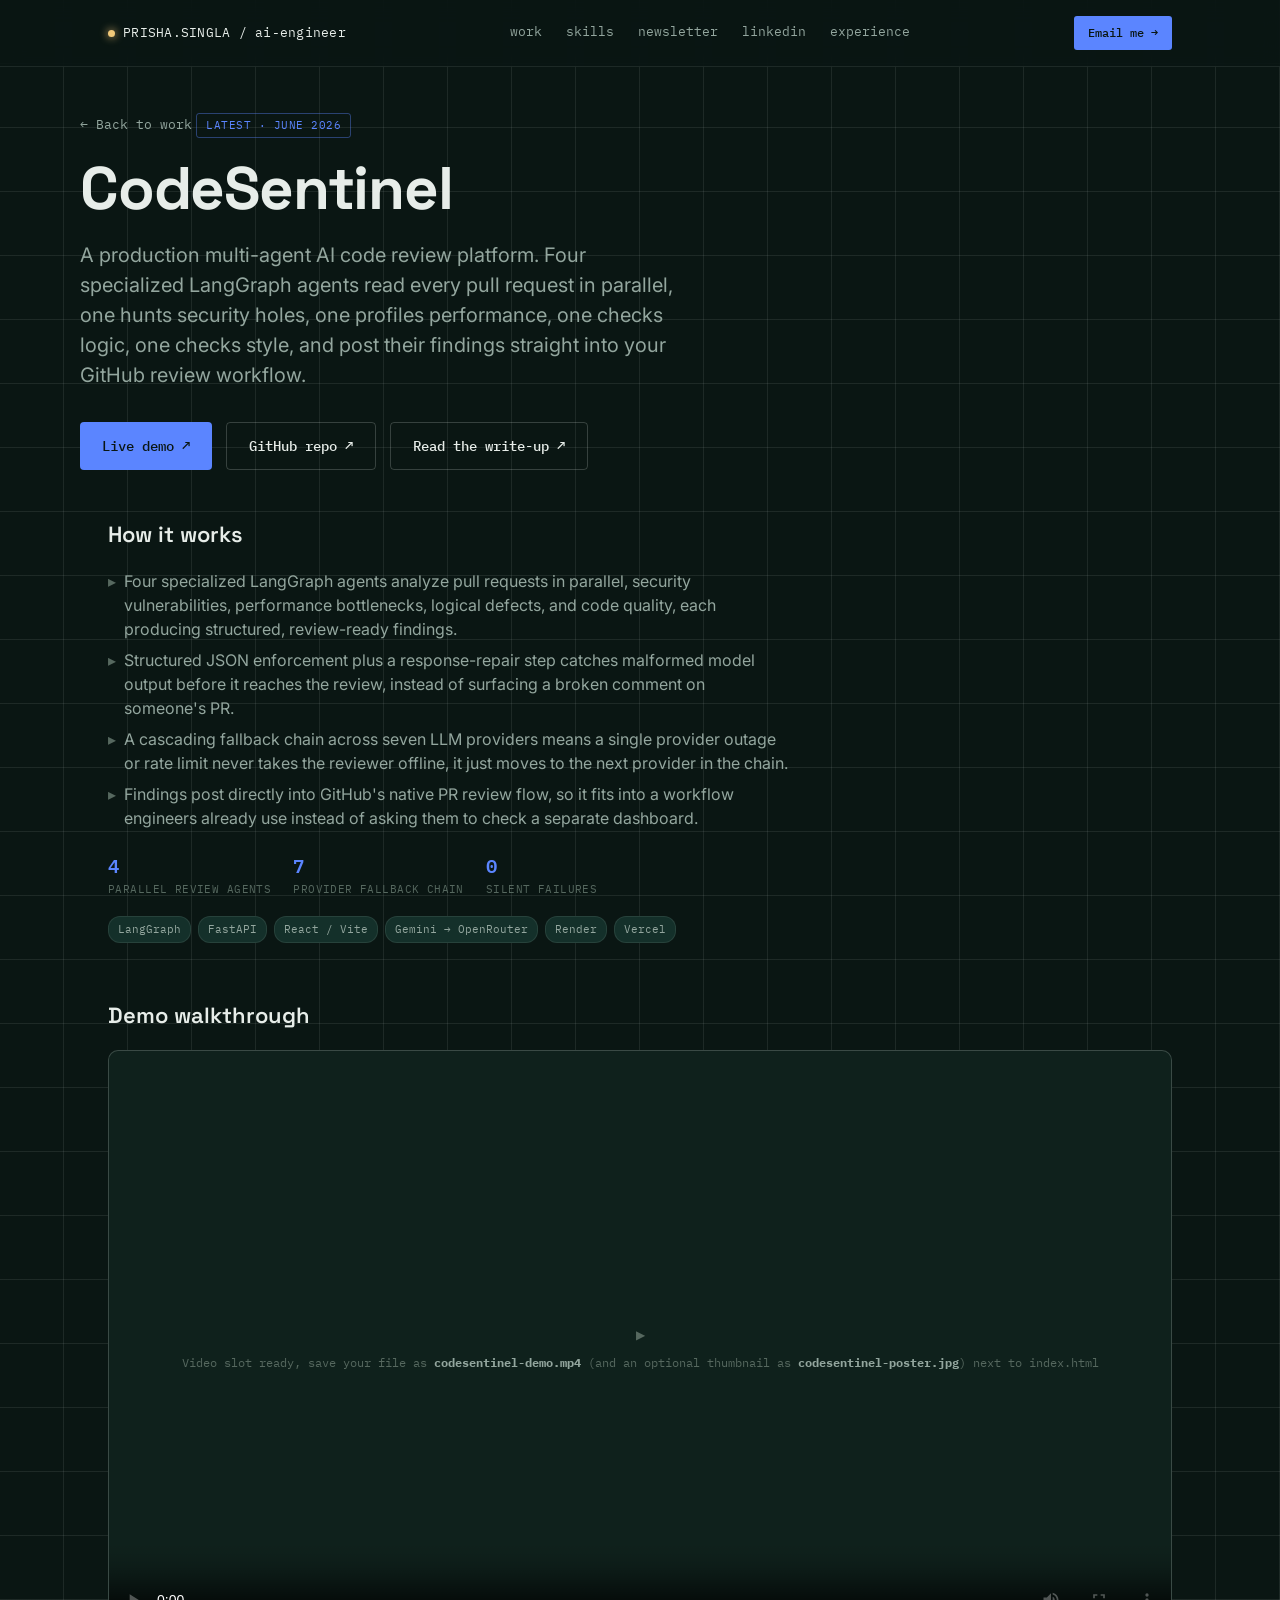
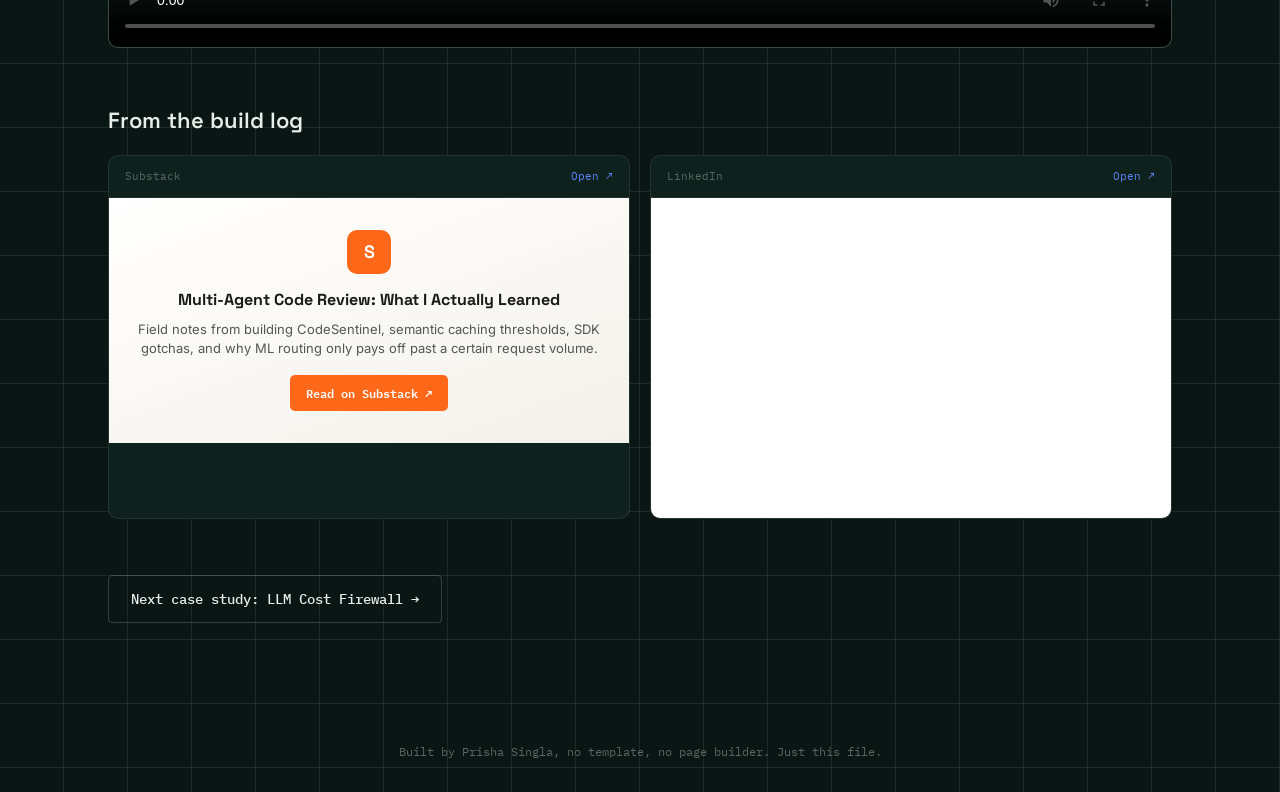
==== commit af47415d: "fix: editing changes" ====
--- a/codesentinel.html
+++ b/codesentinel.html
@@ -3,7 +3,7 @@
 <head>
 <meta charset="UTF-8">
 <meta name="viewport" content="width=device-width, initial-scale=1.0">
-<title>CodeSentinel — Prisha Singla</title>
+<title>CodeSentinel, Prisha Singla</title>
 <link rel="preconnect" href="https://fonts.googleapis.com">
 <link rel="preconnect" href="https://fonts.gstatic.com" crossorigin>
 <link href="https://fonts.googleapis.com/css2?family=Space+Grotesk:wght@400;500;600;700&family=IBM+Plex+Mono:wght@400;500;600&family=Inter:wght@400;500;600&display=swap" rel="stylesheet">
@@ -40,7 +40,7 @@
   <a class="back-link load-anim load-1" href="index.html#work">← Back to work</a>
   <span class="badge cobalt load-anim load-2" style="display:inline-block;margin-bottom:16px;">LATEST · JUNE 2026</span>
   <h1 class="hero-name load-anim load-3" style="font-size:clamp(32px,6vw,60px);">CodeSentinel</h1>
-  <p class="hero-sub load-anim load-4">A production multi-agent AI code review platform. Four specialized LangGraph agents read every pull request in parallel — one hunts security holes, one profiles performance, one checks logic, one checks style — and post their findings straight into your GitHub review workflow.</p>
+  <p class="hero-sub load-anim load-4">A production multi-agent AI code review platform. Four specialized LangGraph agents read every pull request in parallel, one hunts security holes, one profiles performance, one checks logic, one checks style, and post their findings straight into your GitHub review workflow.</p>
 
   <div class="detail-links load-anim load-5">
     <a class="btn btn-primary" href="https://multi-agent-code-review-iota.vercel.app/" target="_blank" rel="noopener">Live demo ↗</a>
@@ -55,9 +55,9 @@
     <div class="detail-block reveal">
       <h3>How it works</h3>
       <ul class="project-desc" style="font-size:16px;">
-        <li>Four specialized LangGraph agents analyze pull requests in parallel — security vulnerabilities, performance bottlenecks, logical defects, and code quality — each producing structured, review-ready findings.</li>
+        <li>Four specialized LangGraph agents analyze pull requests in parallel, security vulnerabilities, performance bottlenecks, logical defects, and code quality, each producing structured, review-ready findings.</li>
         <li>Structured JSON enforcement plus a response-repair step catches malformed model output before it reaches the review, instead of surfacing a broken comment on someone's PR.</li>
-        <li>A cascading fallback chain across seven LLM providers means a single provider outage or rate limit never takes the reviewer offline — it just moves to the next provider in the chain.</li>
+        <li>A cascading fallback chain across seven LLM providers means a single provider outage or rate limit never takes the reviewer offline, it just moves to the next provider in the chain.</li>
         <li>Findings post directly into GitHub's native PR review flow, so it fits into a workflow engineers already use instead of asking them to check a separate dashboard.</li>
       </ul>
       <div class="project-stats" style="margin-top:22px;">
@@ -78,7 +78,7 @@
         </video>
         <div class="video-placeholder" id="video-fallback" style="pointer-events:none;">
           <span>▶</span>
-          <span>Video slot ready — save your file as <b style="color:var(--text-dim)">codesentinel-demo.mp4</b> (and an optional thumbnail as <b style="color:var(--text-dim)">codesentinel-poster.jpg</b>) next to index.html</span>
+          <span>Video slot ready, save your file as <b style="color:var(--text-dim)">codesentinel-demo.mp4</b> (and an optional thumbnail as <b style="color:var(--text-dim)">codesentinel-poster.jpg</b>) next to index.html</span>
         </div>
       </div>
     </div>
@@ -92,7 +92,7 @@
             <div class="substack-card">
               <div class="sc-icon">S</div>
               <h4>Multi-Agent Code Review: What I Actually Learned</h4>
-              <p>Field notes from building CodeSentinel — semantic caching thresholds, SDK gotchas, and why ML routing only pays off past a certain request volume.</p>
+              <p>Field notes from building CodeSentinel, semantic caching thresholds, SDK gotchas, and why ML routing only pays off past a certain request volume.</p>
               <a href="https://shipitdebugit.substack.com/p/multi-agent-code-review-what-the" target="_blank" rel="noopener">Read on Substack ↗</a>
             </div>
           </div>
@@ -110,7 +110,7 @@
   </div>
 </section>
 
-<footer>Built by Prisha Singla — no template, no page builder. Just this file.</footer>
+<footer>Built by Prisha Singla, no template, no page builder. Just this file.</footer>
 
 <script src="site.js"></script>
 <script>
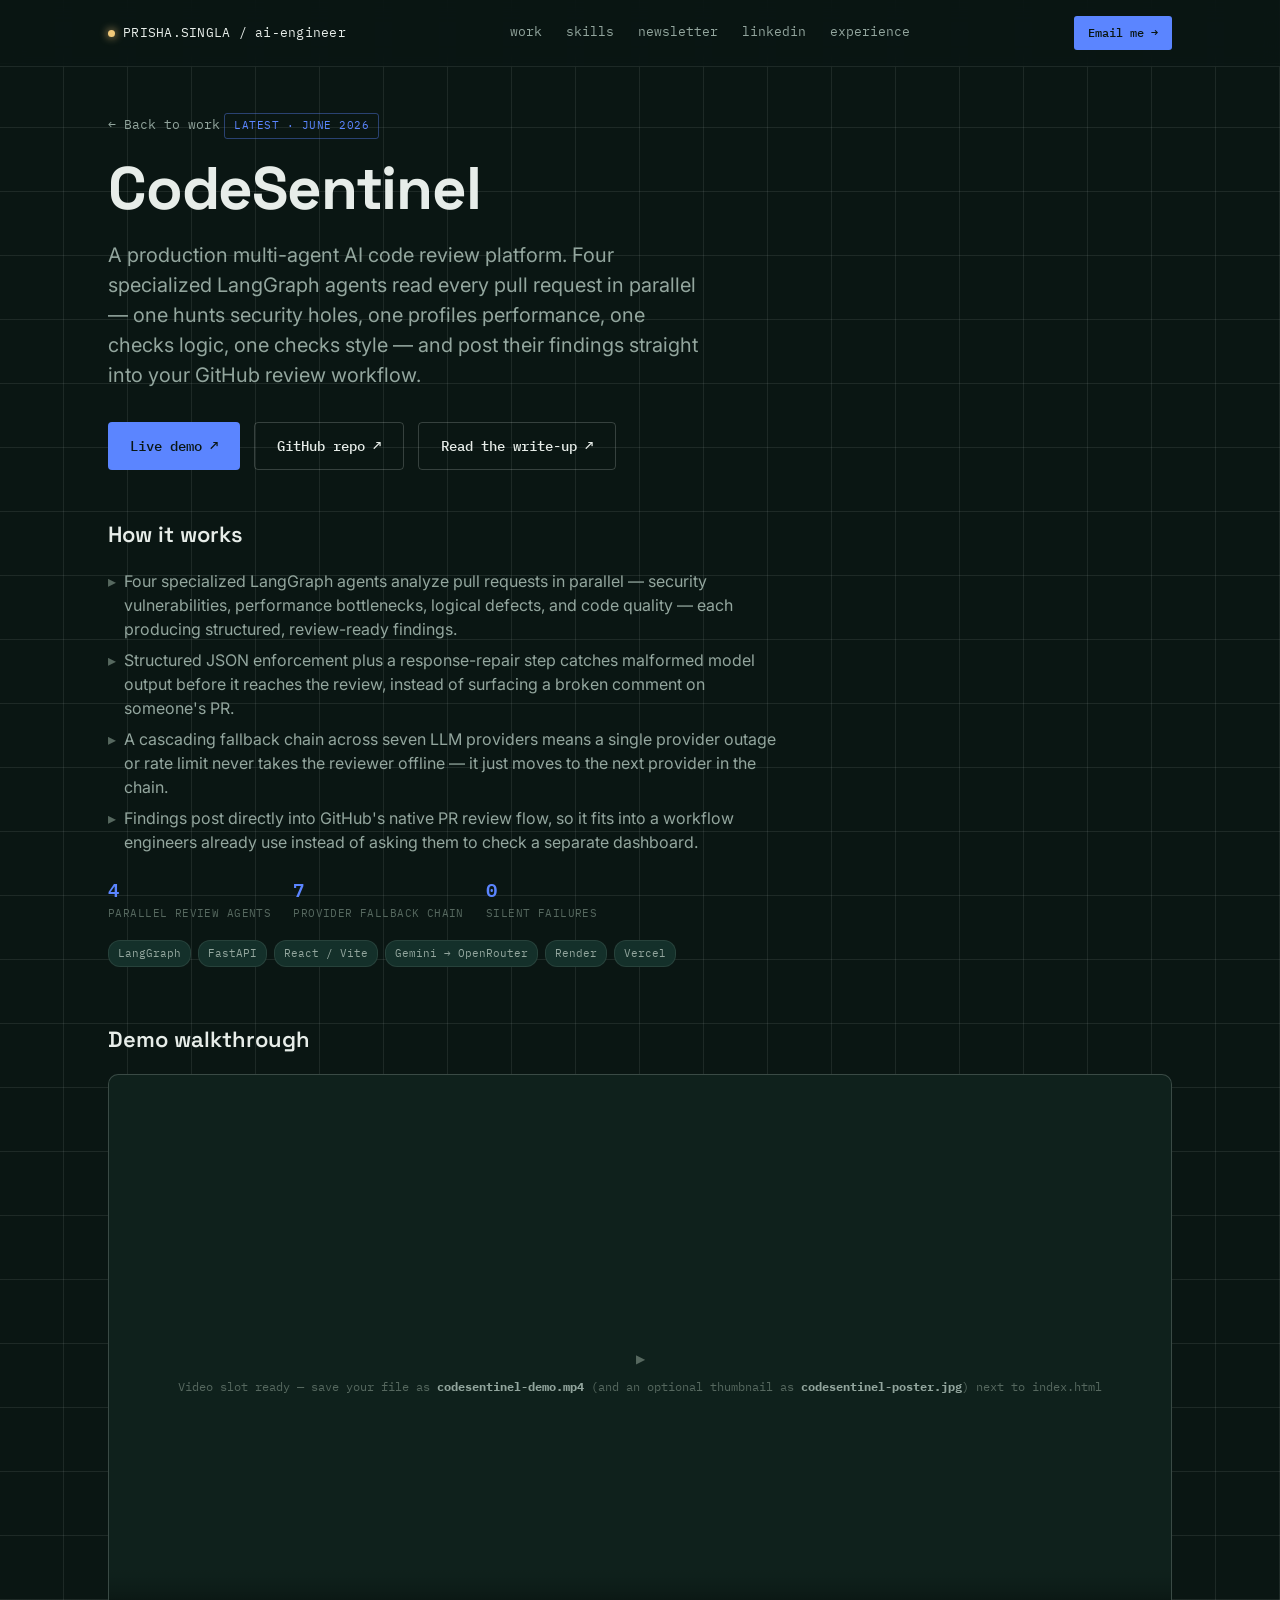
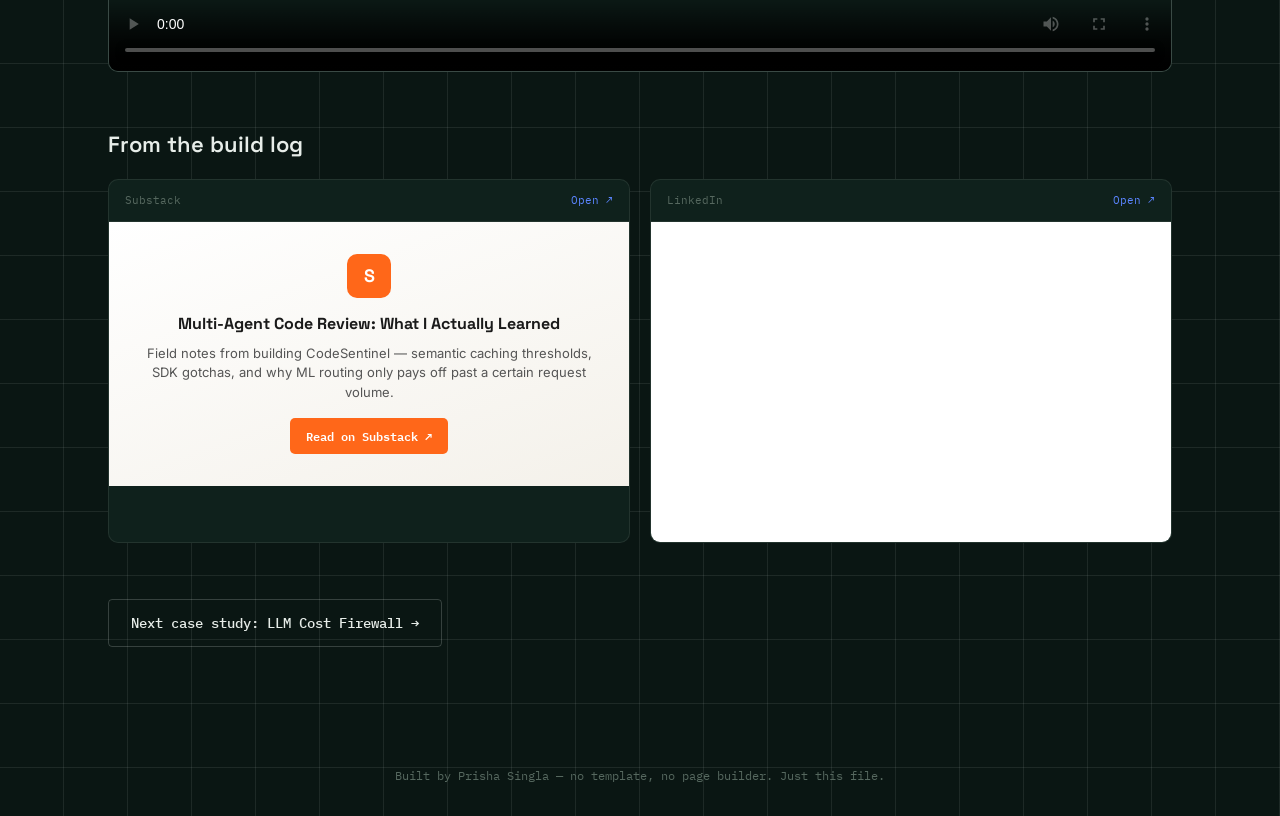
==== commit c919d19f: "Add demo video with Git LFS" ====
--- a/codesentinel.html
+++ b/codesentinel.html
@@ -3,7 +3,7 @@
 <head>
 <meta charset="UTF-8">
 <meta name="viewport" content="width=device-width, initial-scale=1.0">
-<title>CodeSentinel, Prisha Singla</title>
+<title>CodeSentinel — Prisha Singla</title>
 <link rel="preconnect" href="https://fonts.googleapis.com">
 <link rel="preconnect" href="https://fonts.gstatic.com" crossorigin>
 <link href="https://fonts.googleapis.com/css2?family=Space+Grotesk:wght@400;500;600;700&family=IBM+Plex+Mono:wght@400;500;600&family=Inter:wght@400;500;600&display=swap" rel="stylesheet">
@@ -40,7 +40,7 @@
   <a class="back-link load-anim load-1" href="index.html#work">← Back to work</a>
   <span class="badge cobalt load-anim load-2" style="display:inline-block;margin-bottom:16px;">LATEST · JUNE 2026</span>
   <h1 class="hero-name load-anim load-3" style="font-size:clamp(32px,6vw,60px);">CodeSentinel</h1>
-  <p class="hero-sub load-anim load-4">A production multi-agent AI code review platform. Four specialized LangGraph agents read every pull request in parallel, one hunts security holes, one profiles performance, one checks logic, one checks style, and post their findings straight into your GitHub review workflow.</p>
+  <p class="hero-sub load-anim load-4">A production multi-agent AI code review platform. Four specialized LangGraph agents read every pull request in parallel — one hunts security holes, one profiles performance, one checks logic, one checks style — and post their findings straight into your GitHub review workflow.</p>
 
   <div class="detail-links load-anim load-5">
     <a class="btn btn-primary" href="https://multi-agent-code-review-iota.vercel.app/" target="_blank" rel="noopener">Live demo ↗</a>
@@ -55,9 +55,9 @@
     <div class="detail-block reveal">
       <h3>How it works</h3>
       <ul class="project-desc" style="font-size:16px;">
-        <li>Four specialized LangGraph agents analyze pull requests in parallel, security vulnerabilities, performance bottlenecks, logical defects, and code quality, each producing structured, review-ready findings.</li>
+        <li>Four specialized LangGraph agents analyze pull requests in parallel — security vulnerabilities, performance bottlenecks, logical defects, and code quality — each producing structured, review-ready findings.</li>
         <li>Structured JSON enforcement plus a response-repair step catches malformed model output before it reaches the review, instead of surfacing a broken comment on someone's PR.</li>
-        <li>A cascading fallback chain across seven LLM providers means a single provider outage or rate limit never takes the reviewer offline, it just moves to the next provider in the chain.</li>
+        <li>A cascading fallback chain across seven LLM providers means a single provider outage or rate limit never takes the reviewer offline — it just moves to the next provider in the chain.</li>
         <li>Findings post directly into GitHub's native PR review flow, so it fits into a workflow engineers already use instead of asking them to check a separate dashboard.</li>
       </ul>
       <div class="project-stats" style="margin-top:22px;">
@@ -78,7 +78,7 @@
         </video>
         <div class="video-placeholder" id="video-fallback" style="pointer-events:none;">
           <span>▶</span>
-          <span>Video slot ready, save your file as <b style="color:var(--text-dim)">codesentinel-demo.mp4</b> (and an optional thumbnail as <b style="color:var(--text-dim)">codesentinel-poster.jpg</b>) next to index.html</span>
+          <span>Video slot ready — save your file as <b style="color:var(--text-dim)">codesentinel-demo.mp4</b> (and an optional thumbnail as <b style="color:var(--text-dim)">codesentinel-poster.jpg</b>) next to index.html</span>
         </div>
       </div>
     </div>
@@ -92,7 +92,7 @@
             <div class="substack-card">
               <div class="sc-icon">S</div>
               <h4>Multi-Agent Code Review: What I Actually Learned</h4>
-              <p>Field notes from building CodeSentinel, semantic caching thresholds, SDK gotchas, and why ML routing only pays off past a certain request volume.</p>
+              <p>Field notes from building CodeSentinel — semantic caching thresholds, SDK gotchas, and why ML routing only pays off past a certain request volume.</p>
               <a href="https://shipitdebugit.substack.com/p/multi-agent-code-review-what-the" target="_blank" rel="noopener">Read on Substack ↗</a>
             </div>
           </div>
@@ -110,7 +110,7 @@
   </div>
 </section>
 
-<footer>Built by Prisha Singla, no template, no page builder. Just this file.</footer>
+<footer>Built by Prisha Singla — no template, no page builder. Just this file.</footer>
 
 <script src="site.js"></script>
 <script>
--- a/style.css
+++ b/style.css
@@ -90,7 +90,7 @@
 section[id]{scroll-margin-top:84px;}
 
 /* ---------- HERO ---------- */
-.hero{padding:56px 0 40px;}
+.hero{padding-top:56px;padding-bottom:40px;}
 .hero-columns{display:grid;grid-template-columns:1fr 320px;gap:48px;align-items:start;}
 @media (max-width:900px){.hero-columns{grid-template-columns:1fr;}}
 
@@ -204,7 +204,7 @@
 .project:hover .project-cta{color:var(--gold);}
 
 /* ---------- PROJECT DETAIL PAGE ---------- */
-.detail-hero{padding:44px 0 40px;}
+.detail-hero{padding-top:44px;padding-bottom:40px;}
 .back-link{font-family:var(--font-mono);font-size:12.5px;color:var(--text-dim);display:inline-flex;align-items:center;gap:6px;margin-bottom:24px;}
 .back-link:hover{color:var(--cobalt);}
 .detail-links{display:flex;flex-wrap:wrap;gap:14px;margin:28px 0 8px;}
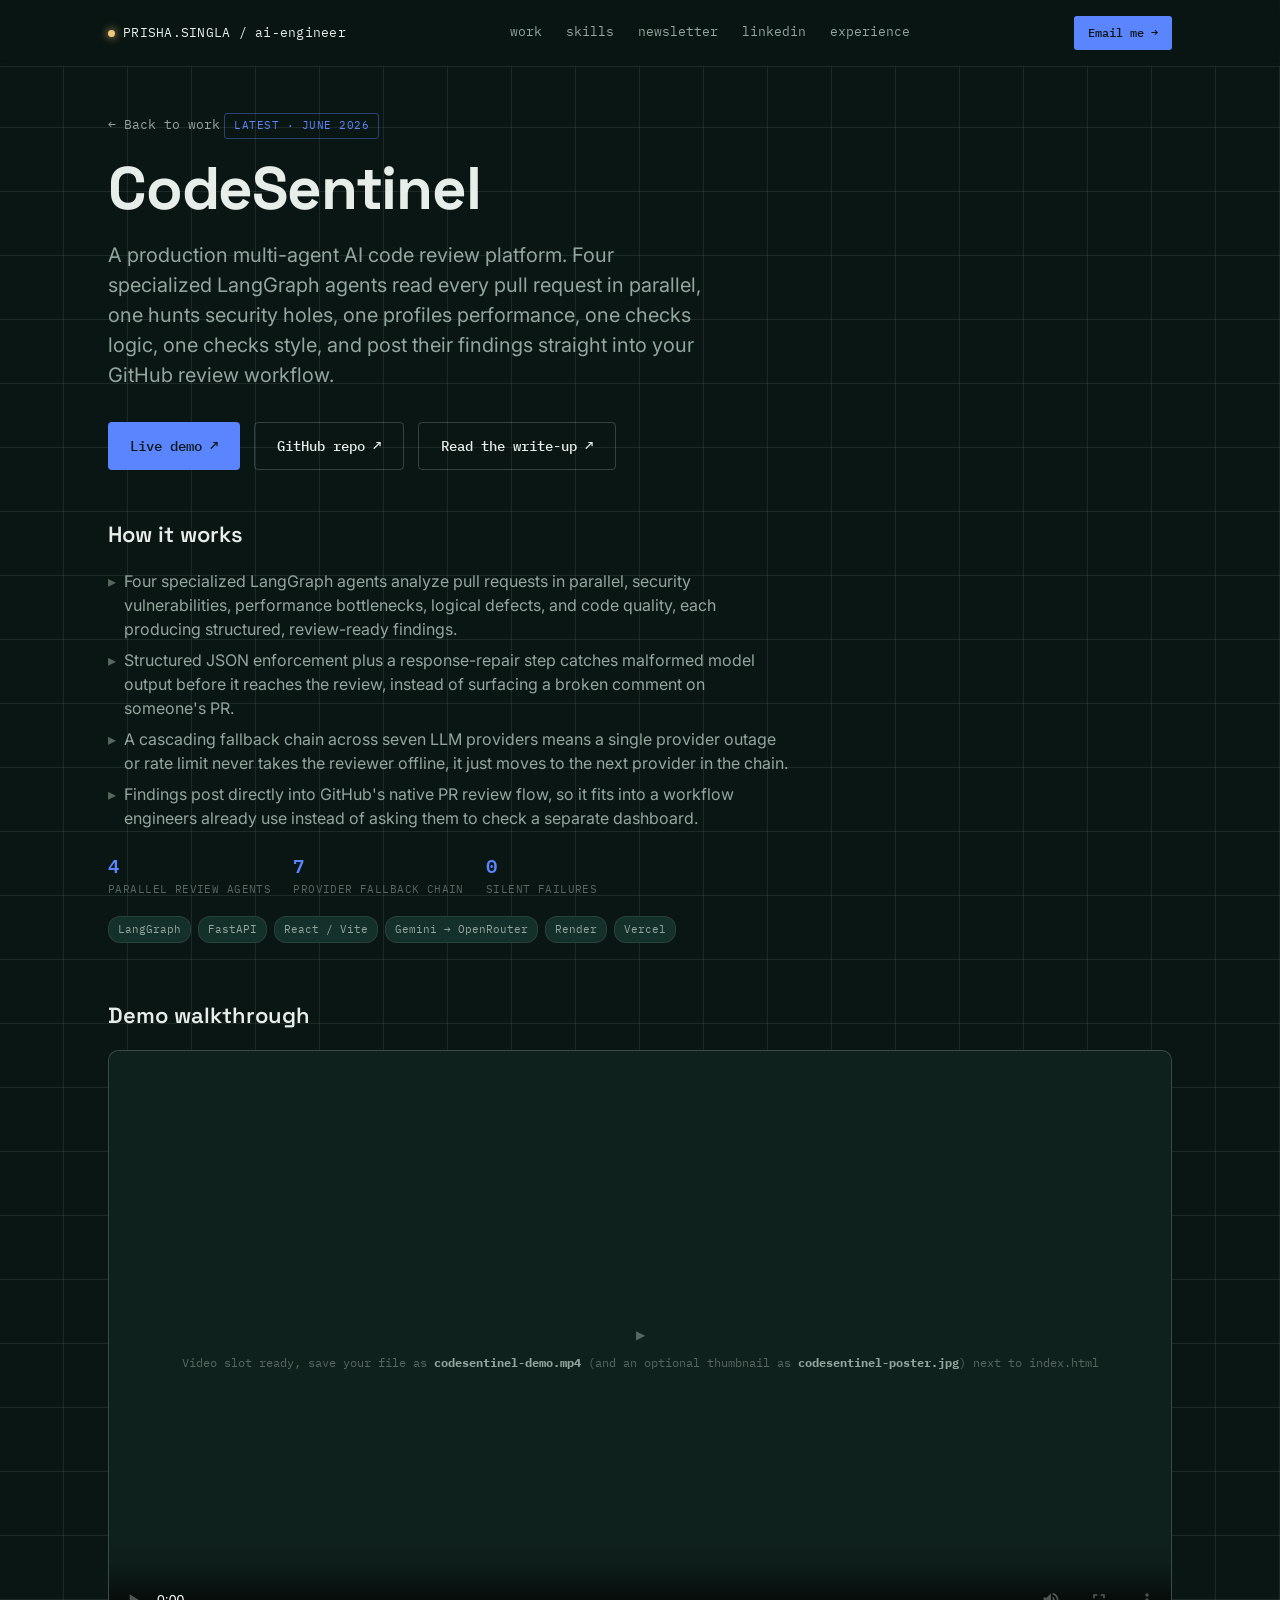
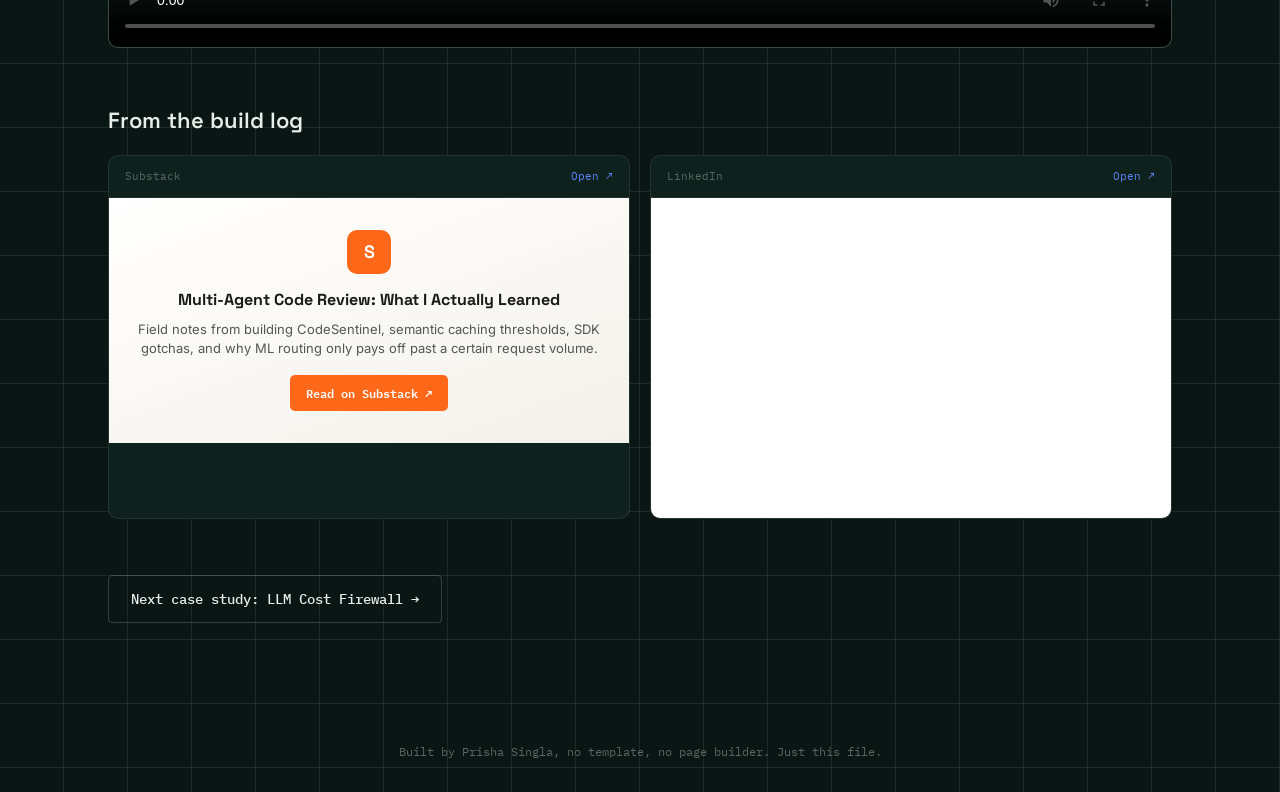
==== commit f8f85bf5: "removing alt texts" ====
--- a/codesentinel.html
+++ b/codesentinel.html
@@ -3,7 +3,7 @@
 <head>
 <meta charset="UTF-8">
 <meta name="viewport" content="width=device-width, initial-scale=1.0">
-<title>CodeSentinel — Prisha Singla</title>
+<title>CodeSentinel, Prisha Singla</title>
 <link rel="preconnect" href="https://fonts.googleapis.com">
 <link rel="preconnect" href="https://fonts.gstatic.com" crossorigin>
 <link href="https://fonts.googleapis.com/css2?family=Space+Grotesk:wght@400;500;600;700&family=IBM+Plex+Mono:wght@400;500;600&family=Inter:wght@400;500;600&display=swap" rel="stylesheet">
@@ -40,7 +40,7 @@
   <a class="back-link load-anim load-1" href="index.html#work">← Back to work</a>
   <span class="badge cobalt load-anim load-2" style="display:inline-block;margin-bottom:16px;">LATEST · JUNE 2026</span>
   <h1 class="hero-name load-anim load-3" style="font-size:clamp(32px,6vw,60px);">CodeSentinel</h1>
-  <p class="hero-sub load-anim load-4">A production multi-agent AI code review platform. Four specialized LangGraph agents read every pull request in parallel — one hunts security holes, one profiles performance, one checks logic, one checks style — and post their findings straight into your GitHub review workflow.</p>
+  <p class="hero-sub load-anim load-4">A production multi-agent AI code review platform. Four specialized LangGraph agents read every pull request in parallel, one hunts security holes, one profiles performance, one checks logic, one checks style, and post their findings straight into your GitHub review workflow.</p>
 
   <div class="detail-links load-anim load-5">
     <a class="btn btn-primary" href="https://multi-agent-code-review-iota.vercel.app/" target="_blank" rel="noopener">Live demo ↗</a>
@@ -55,9 +55,9 @@
     <div class="detail-block reveal">
       <h3>How it works</h3>
       <ul class="project-desc" style="font-size:16px;">
-        <li>Four specialized LangGraph agents analyze pull requests in parallel — security vulnerabilities, performance bottlenecks, logical defects, and code quality — each producing structured, review-ready findings.</li>
+        <li>Four specialized LangGraph agents analyze pull requests in parallel, security vulnerabilities, performance bottlenecks, logical defects, and code quality, each producing structured, review-ready findings.</li>
         <li>Structured JSON enforcement plus a response-repair step catches malformed model output before it reaches the review, instead of surfacing a broken comment on someone's PR.</li>
-        <li>A cascading fallback chain across seven LLM providers means a single provider outage or rate limit never takes the reviewer offline — it just moves to the next provider in the chain.</li>
+        <li>A cascading fallback chain across seven LLM providers means a single provider outage or rate limit never takes the reviewer offline, it just moves to the next provider in the chain.</li>
         <li>Findings post directly into GitHub's native PR review flow, so it fits into a workflow engineers already use instead of asking them to check a separate dashboard.</li>
       </ul>
       <div class="project-stats" style="margin-top:22px;">
@@ -78,7 +78,7 @@
         </video>
         <div class="video-placeholder" id="video-fallback" style="pointer-events:none;">
           <span>▶</span>
-          <span>Video slot ready — save your file as <b style="color:var(--text-dim)">codesentinel-demo.mp4</b> (and an optional thumbnail as <b style="color:var(--text-dim)">codesentinel-poster.jpg</b>) next to index.html</span>
+          <span>Video slot ready, save your file as <b style="color:var(--text-dim)">codesentinel-demo.mp4</b> (and an optional thumbnail as <b style="color:var(--text-dim)">codesentinel-poster.jpg</b>) next to index.html</span>
         </div>
       </div>
     </div>
@@ -92,7 +92,7 @@
             <div class="substack-card">
               <div class="sc-icon">S</div>
               <h4>Multi-Agent Code Review: What I Actually Learned</h4>
-              <p>Field notes from building CodeSentinel — semantic caching thresholds, SDK gotchas, and why ML routing only pays off past a certain request volume.</p>
+              <p>Field notes from building CodeSentinel, semantic caching thresholds, SDK gotchas, and why ML routing only pays off past a certain request volume.</p>
               <a href="https://shipitdebugit.substack.com/p/multi-agent-code-review-what-the" target="_blank" rel="noopener">Read on Substack ↗</a>
             </div>
           </div>
@@ -110,7 +110,7 @@
   </div>
 </section>
 
-<footer>Built by Prisha Singla — no template, no page builder. Just this file.</footer>
+<footer>Built by Prisha Singla, no template, no page builder. Just this file.</footer>
 
 <script src="site.js"></script>
 <script>
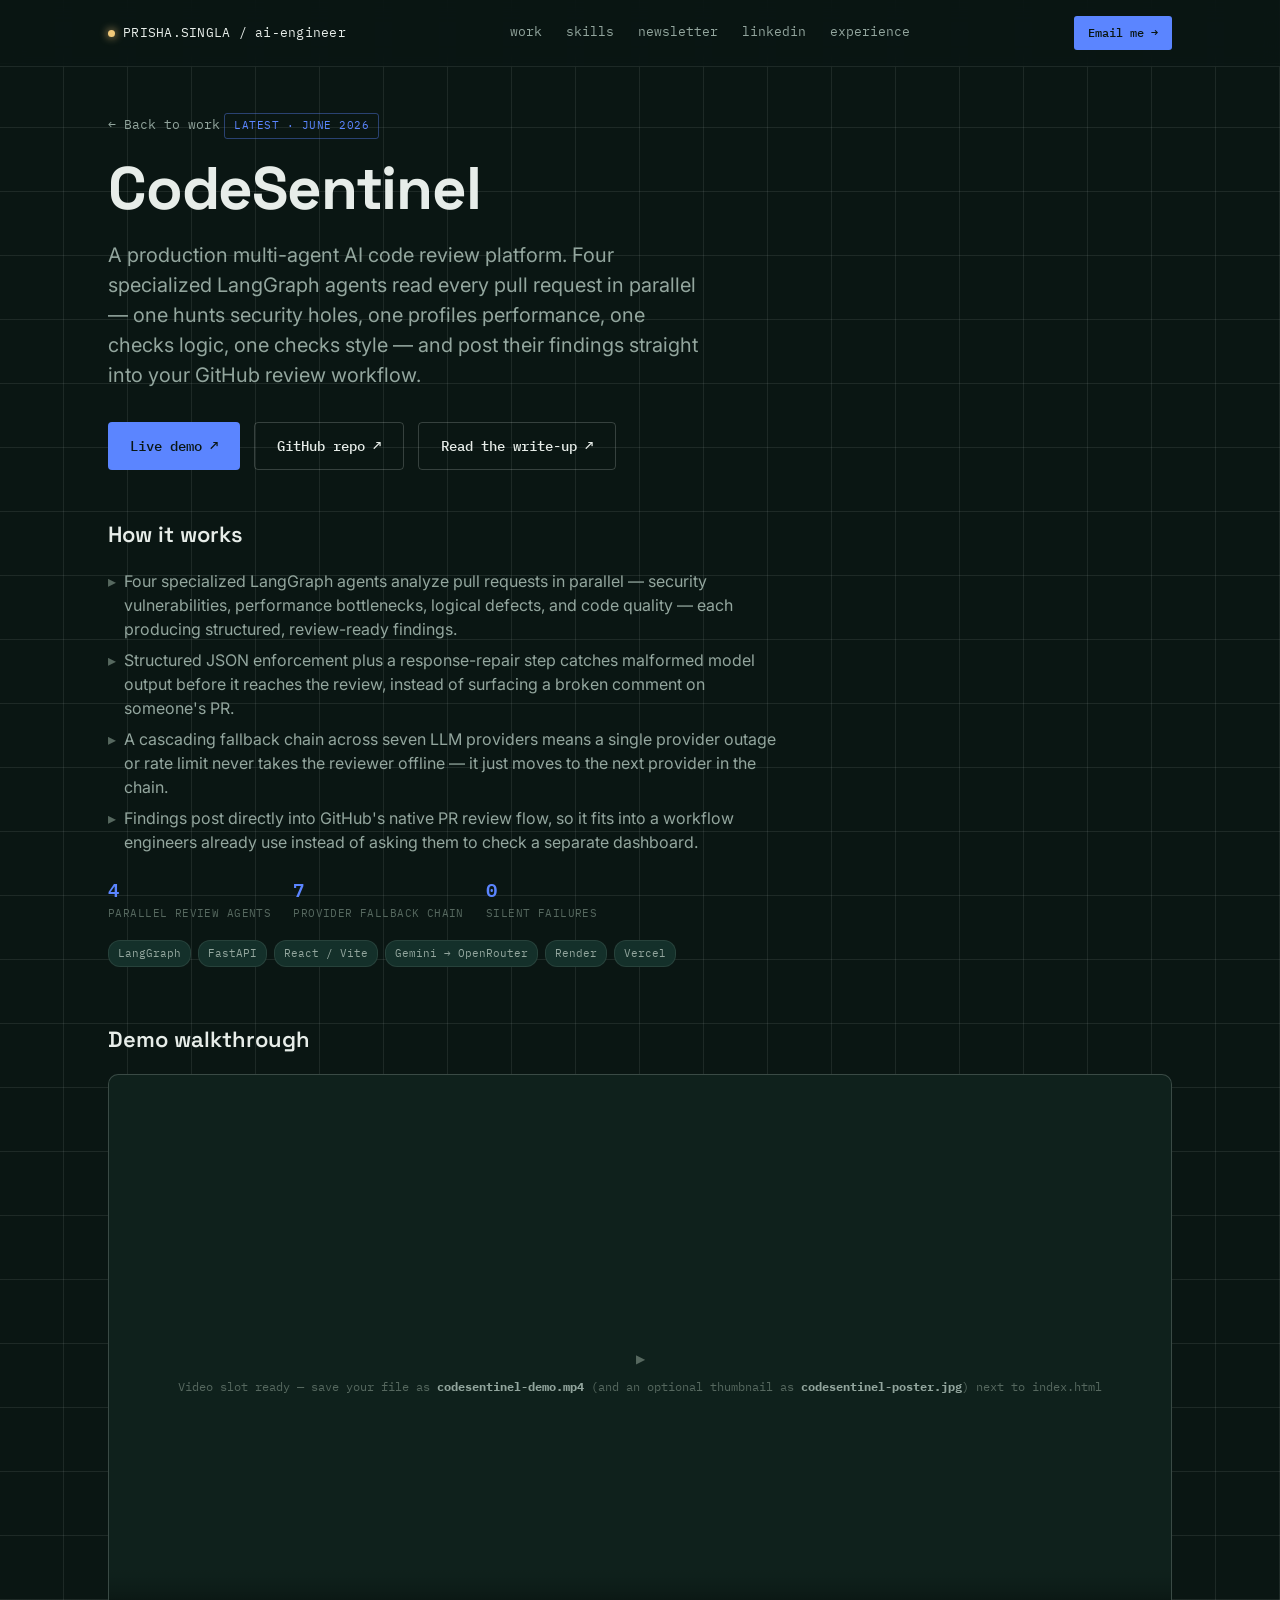
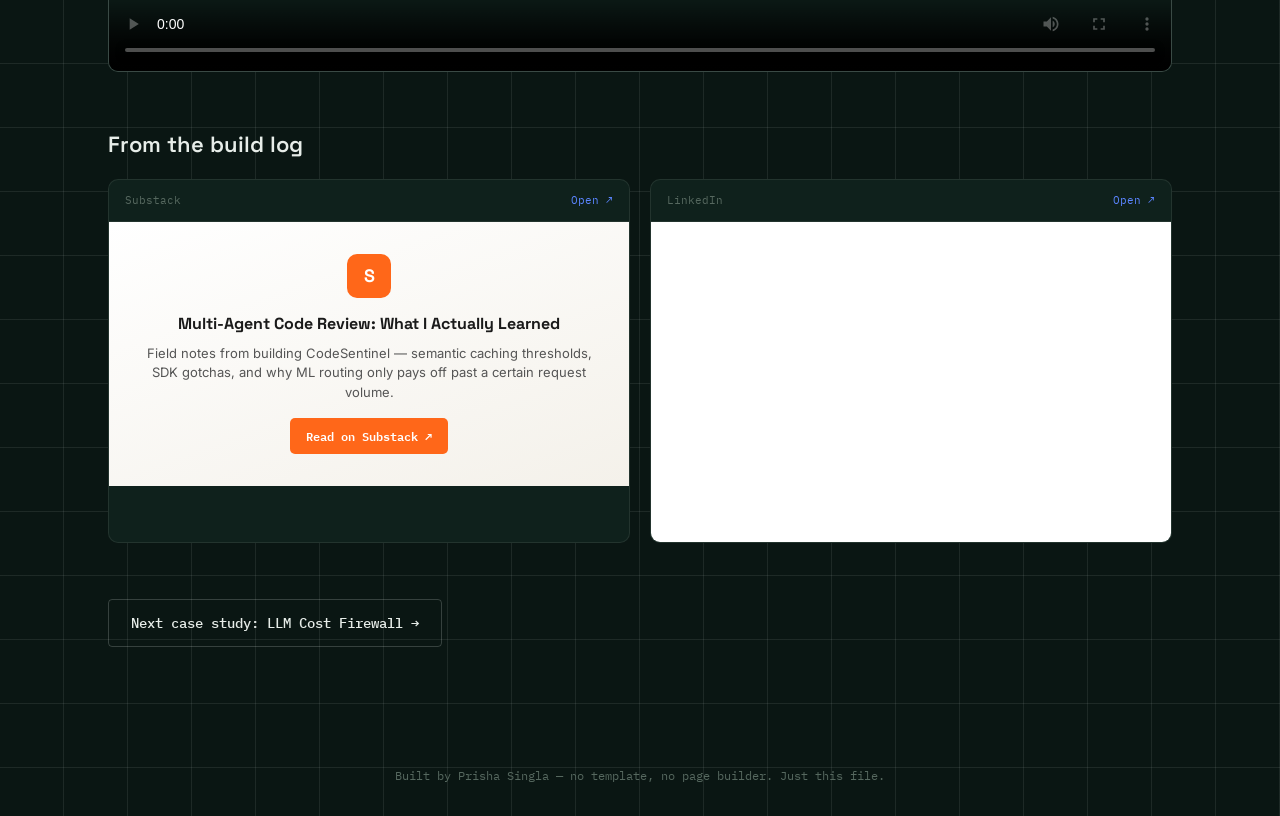
==== commit 99622968: "add PS favicon" ====
--- a/codesentinel.html
+++ b/codesentinel.html
@@ -3,7 +3,10 @@
 <head>
 <meta charset="UTF-8">
 <meta name="viewport" content="width=device-width, initial-scale=1.0">
-<title>CodeSentinel, Prisha Singla</title>
+<link rel="icon" href="favicon.ico" sizes="any">
+<link rel="icon" type="image/svg+xml" href="favicon.svg">
+<link rel="apple-touch-icon" href="apple-touch-icon.png">
+<title>CodeSentinel — Prisha Singla</title>
 <link rel="preconnect" href="https://fonts.googleapis.com">
 <link rel="preconnect" href="https://fonts.gstatic.com" crossorigin>
 <link href="https://fonts.googleapis.com/css2?family=Space+Grotesk:wght@400;500;600;700&family=IBM+Plex+Mono:wght@400;500;600&family=Inter:wght@400;500;600&display=swap" rel="stylesheet">
@@ -40,7 +43,7 @@
   <a class="back-link load-anim load-1" href="index.html#work">← Back to work</a>
   <span class="badge cobalt load-anim load-2" style="display:inline-block;margin-bottom:16px;">LATEST · JUNE 2026</span>
   <h1 class="hero-name load-anim load-3" style="font-size:clamp(32px,6vw,60px);">CodeSentinel</h1>
-  <p class="hero-sub load-anim load-4">A production multi-agent AI code review platform. Four specialized LangGraph agents read every pull request in parallel, one hunts security holes, one profiles performance, one checks logic, one checks style, and post their findings straight into your GitHub review workflow.</p>
+  <p class="hero-sub load-anim load-4">A production multi-agent AI code review platform. Four specialized LangGraph agents read every pull request in parallel — one hunts security holes, one profiles performance, one checks logic, one checks style — and post their findings straight into your GitHub review workflow.</p>
 
   <div class="detail-links load-anim load-5">
     <a class="btn btn-primary" href="https://multi-agent-code-review-iota.vercel.app/" target="_blank" rel="noopener">Live demo ↗</a>
@@ -55,9 +58,9 @@
     <div class="detail-block reveal">
       <h3>How it works</h3>
       <ul class="project-desc" style="font-size:16px;">
-        <li>Four specialized LangGraph agents analyze pull requests in parallel, security vulnerabilities, performance bottlenecks, logical defects, and code quality, each producing structured, review-ready findings.</li>
+        <li>Four specialized LangGraph agents analyze pull requests in parallel — security vulnerabilities, performance bottlenecks, logical defects, and code quality — each producing structured, review-ready findings.</li>
         <li>Structured JSON enforcement plus a response-repair step catches malformed model output before it reaches the review, instead of surfacing a broken comment on someone's PR.</li>
-        <li>A cascading fallback chain across seven LLM providers means a single provider outage or rate limit never takes the reviewer offline, it just moves to the next provider in the chain.</li>
+        <li>A cascading fallback chain across seven LLM providers means a single provider outage or rate limit never takes the reviewer offline — it just moves to the next provider in the chain.</li>
         <li>Findings post directly into GitHub's native PR review flow, so it fits into a workflow engineers already use instead of asking them to check a separate dashboard.</li>
       </ul>
       <div class="project-stats" style="margin-top:22px;">
@@ -78,7 +81,7 @@
         </video>
         <div class="video-placeholder" id="video-fallback" style="pointer-events:none;">
           <span>▶</span>
-          <span>Video slot ready, save your file as <b style="color:var(--text-dim)">codesentinel-demo.mp4</b> (and an optional thumbnail as <b style="color:var(--text-dim)">codesentinel-poster.jpg</b>) next to index.html</span>
+          <span>Video slot ready — save your file as <b style="color:var(--text-dim)">codesentinel-demo.mp4</b> (and an optional thumbnail as <b style="color:var(--text-dim)">codesentinel-poster.jpg</b>) next to index.html</span>
         </div>
       </div>
     </div>
@@ -92,7 +95,7 @@
             <div class="substack-card">
               <div class="sc-icon">S</div>
               <h4>Multi-Agent Code Review: What I Actually Learned</h4>
-              <p>Field notes from building CodeSentinel, semantic caching thresholds, SDK gotchas, and why ML routing only pays off past a certain request volume.</p>
+              <p>Field notes from building CodeSentinel — semantic caching thresholds, SDK gotchas, and why ML routing only pays off past a certain request volume.</p>
               <a href="https://shipitdebugit.substack.com/p/multi-agent-code-review-what-the" target="_blank" rel="noopener">Read on Substack ↗</a>
             </div>
           </div>
@@ -110,7 +113,7 @@
   </div>
 </section>
 
-<footer>Built by Prisha Singla, no template, no page builder. Just this file.</footer>
+<footer>Built by Prisha Singla — no template, no page builder. Just this file.</footer>
 
 <script src="site.js"></script>
 <script>
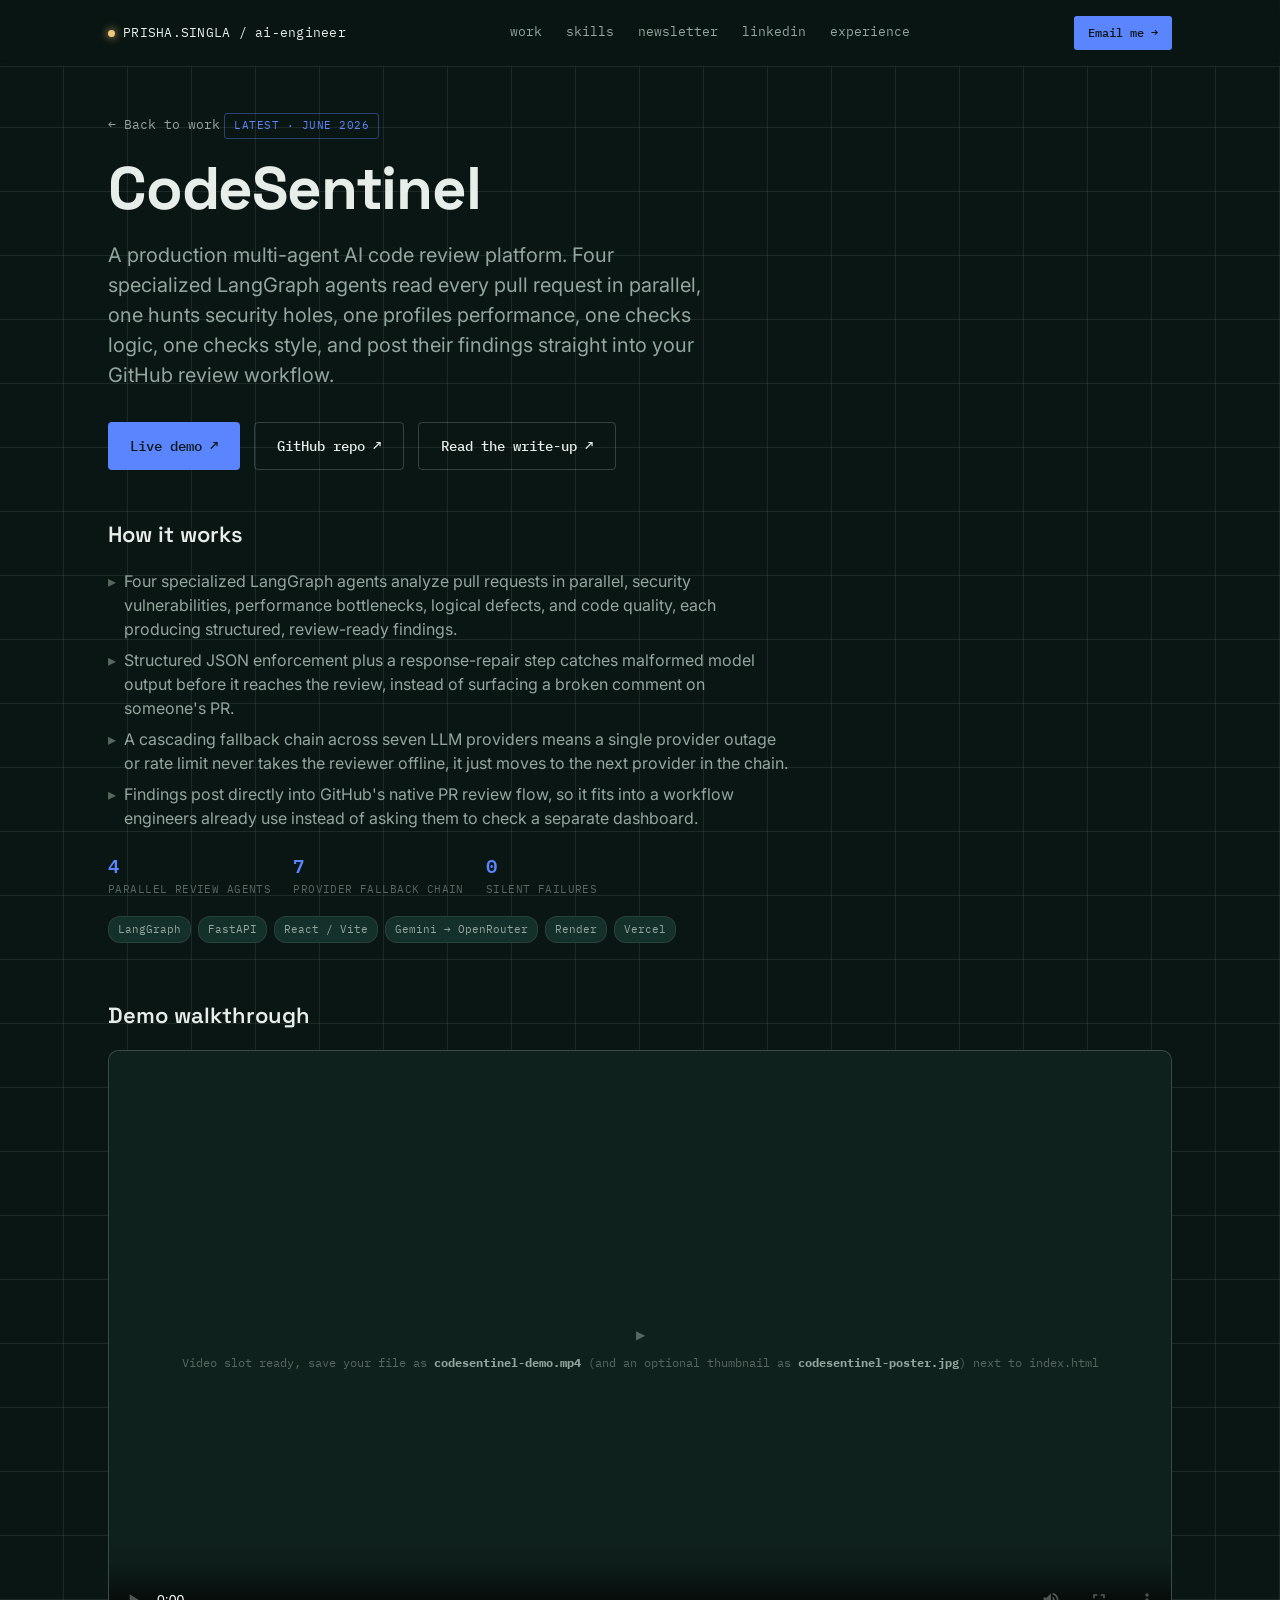
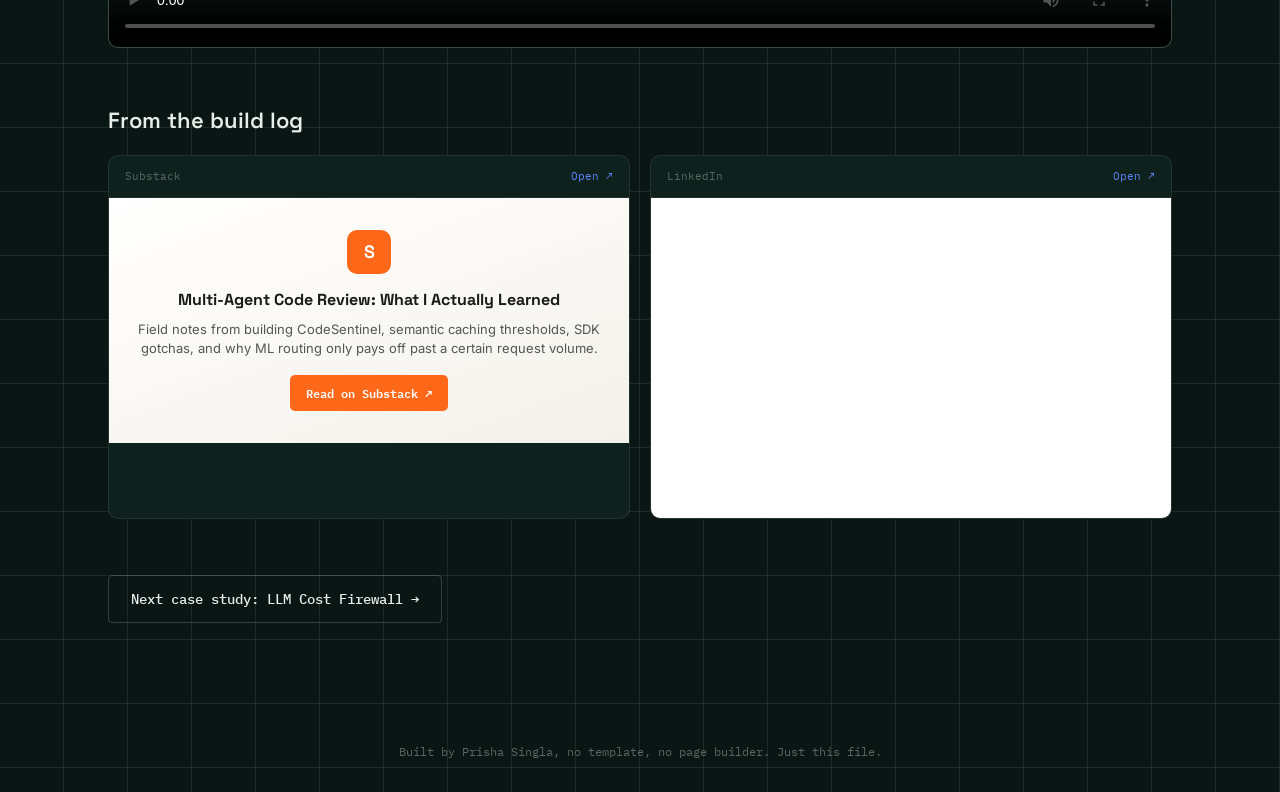
==== commit ce0b0ee4: "syntax changes" ====
--- a/codesentinel.html
+++ b/codesentinel.html
@@ -6,7 +6,7 @@
 <link rel="icon" href="favicon.ico" sizes="any">
 <link rel="icon" type="image/svg+xml" href="favicon.svg">
 <link rel="apple-touch-icon" href="apple-touch-icon.png">
-<title>CodeSentinel — Prisha Singla</title>
+<title>CodeSentinel, Prisha Singla</title>
 <link rel="preconnect" href="https://fonts.googleapis.com">
 <link rel="preconnect" href="https://fonts.gstatic.com" crossorigin>
 <link href="https://fonts.googleapis.com/css2?family=Space+Grotesk:wght@400;500;600;700&family=IBM+Plex+Mono:wght@400;500;600&family=Inter:wght@400;500;600&display=swap" rel="stylesheet">
@@ -43,7 +43,7 @@
   <a class="back-link load-anim load-1" href="index.html#work">← Back to work</a>
   <span class="badge cobalt load-anim load-2" style="display:inline-block;margin-bottom:16px;">LATEST · JUNE 2026</span>
   <h1 class="hero-name load-anim load-3" style="font-size:clamp(32px,6vw,60px);">CodeSentinel</h1>
-  <p class="hero-sub load-anim load-4">A production multi-agent AI code review platform. Four specialized LangGraph agents read every pull request in parallel — one hunts security holes, one profiles performance, one checks logic, one checks style — and post their findings straight into your GitHub review workflow.</p>
+  <p class="hero-sub load-anim load-4">A production multi-agent AI code review platform. Four specialized LangGraph agents read every pull request in parallel, one hunts security holes, one profiles performance, one checks logic, one checks style, and post their findings straight into your GitHub review workflow.</p>
 
   <div class="detail-links load-anim load-5">
     <a class="btn btn-primary" href="https://multi-agent-code-review-iota.vercel.app/" target="_blank" rel="noopener">Live demo ↗</a>
@@ -58,9 +58,9 @@
     <div class="detail-block reveal">
       <h3>How it works</h3>
       <ul class="project-desc" style="font-size:16px;">
-        <li>Four specialized LangGraph agents analyze pull requests in parallel — security vulnerabilities, performance bottlenecks, logical defects, and code quality — each producing structured, review-ready findings.</li>
+        <li>Four specialized LangGraph agents analyze pull requests in parallel, security vulnerabilities, performance bottlenecks, logical defects, and code quality, each producing structured, review-ready findings.</li>
         <li>Structured JSON enforcement plus a response-repair step catches malformed model output before it reaches the review, instead of surfacing a broken comment on someone's PR.</li>
-        <li>A cascading fallback chain across seven LLM providers means a single provider outage or rate limit never takes the reviewer offline — it just moves to the next provider in the chain.</li>
+        <li>A cascading fallback chain across seven LLM providers means a single provider outage or rate limit never takes the reviewer offline, it just moves to the next provider in the chain.</li>
         <li>Findings post directly into GitHub's native PR review flow, so it fits into a workflow engineers already use instead of asking them to check a separate dashboard.</li>
       </ul>
       <div class="project-stats" style="margin-top:22px;">
@@ -81,7 +81,7 @@
         </video>
         <div class="video-placeholder" id="video-fallback" style="pointer-events:none;">
           <span>▶</span>
-          <span>Video slot ready — save your file as <b style="color:var(--text-dim)">codesentinel-demo.mp4</b> (and an optional thumbnail as <b style="color:var(--text-dim)">codesentinel-poster.jpg</b>) next to index.html</span>
+          <span>Video slot ready, save your file as <b style="color:var(--text-dim)">codesentinel-demo.mp4</b> (and an optional thumbnail as <b style="color:var(--text-dim)">codesentinel-poster.jpg</b>) next to index.html</span>
         </div>
       </div>
     </div>
@@ -95,7 +95,7 @@
             <div class="substack-card">
               <div class="sc-icon">S</div>
               <h4>Multi-Agent Code Review: What I Actually Learned</h4>
-              <p>Field notes from building CodeSentinel — semantic caching thresholds, SDK gotchas, and why ML routing only pays off past a certain request volume.</p>
+              <p>Field notes from building CodeSentinel, semantic caching thresholds, SDK gotchas, and why ML routing only pays off past a certain request volume.</p>
               <a href="https://shipitdebugit.substack.com/p/multi-agent-code-review-what-the" target="_blank" rel="noopener">Read on Substack ↗</a>
             </div>
           </div>
@@ -113,7 +113,7 @@
   </div>
 </section>
 
-<footer>Built by Prisha Singla — no template, no page builder. Just this file.</footer>
+<footer>Built by Prisha Singla, no template, no page builder. Just this file.</footer>
 
 <script src="site.js"></script>
 <script>
